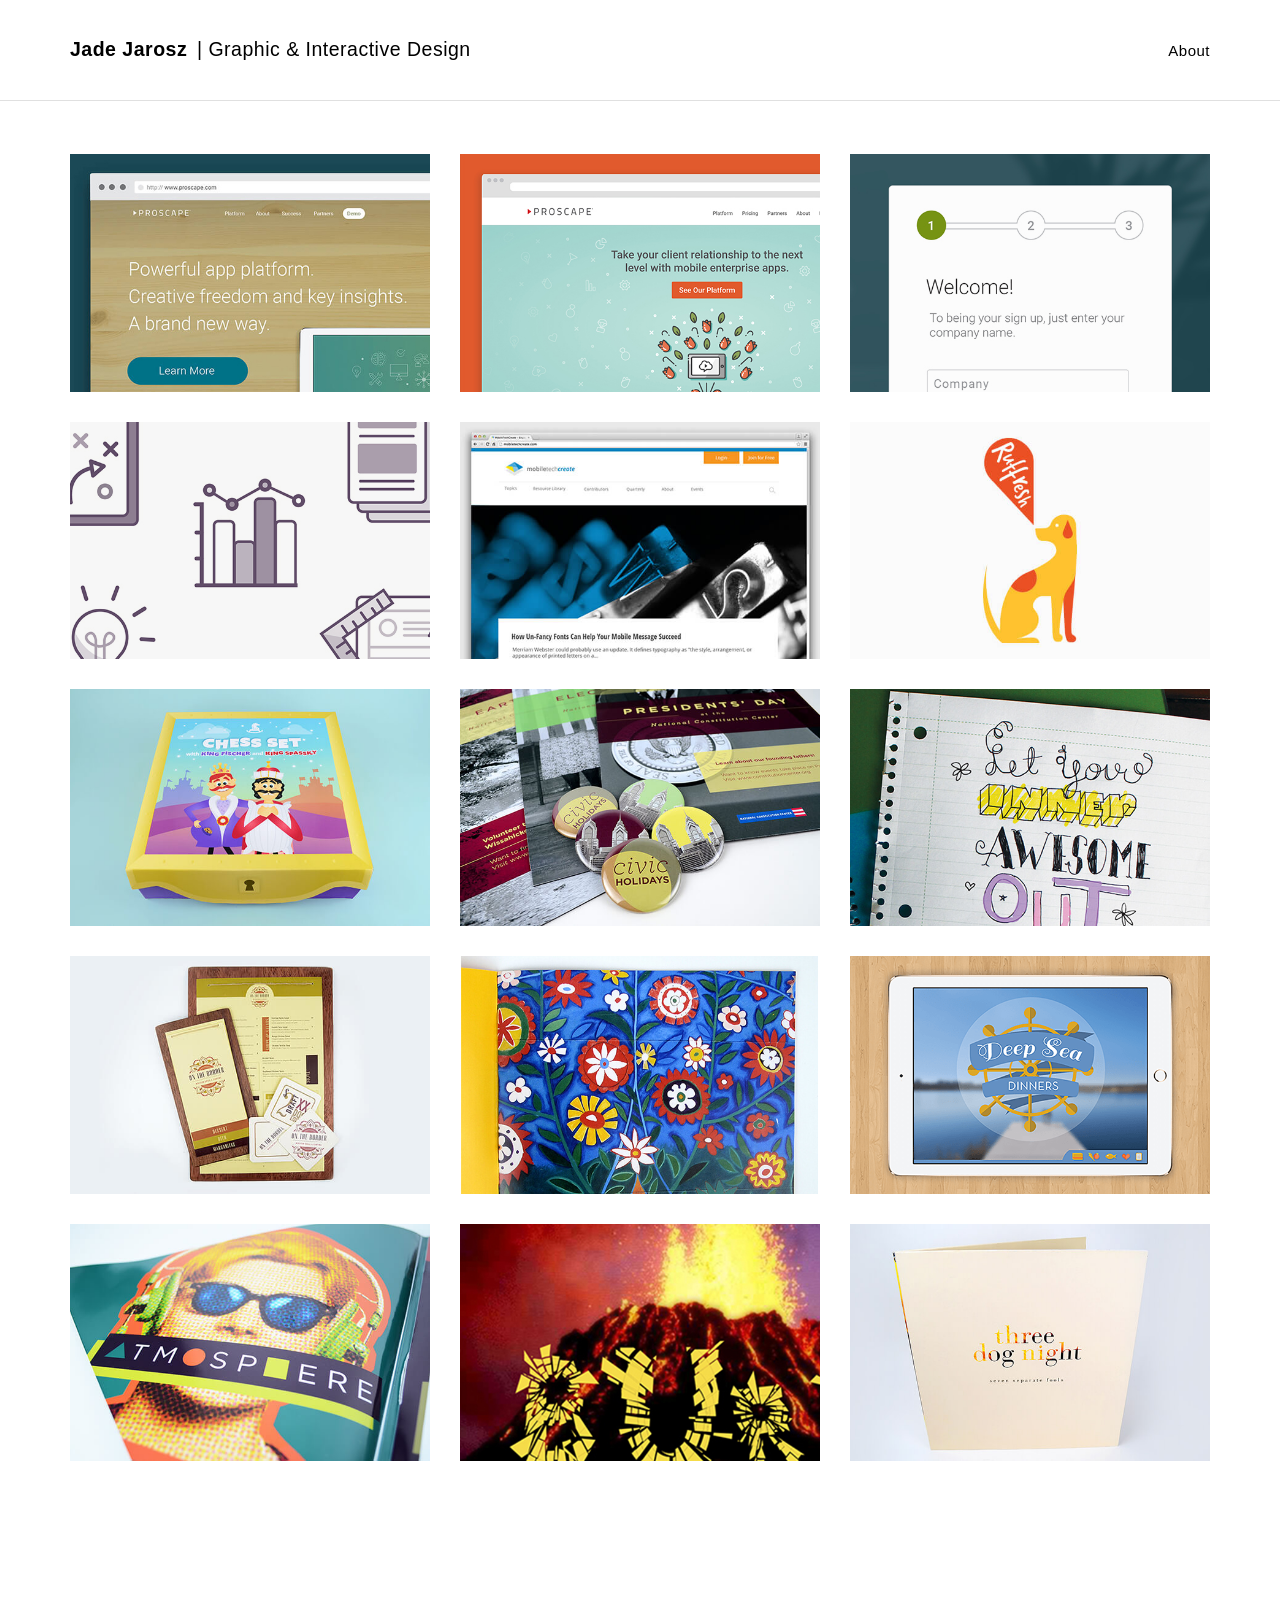
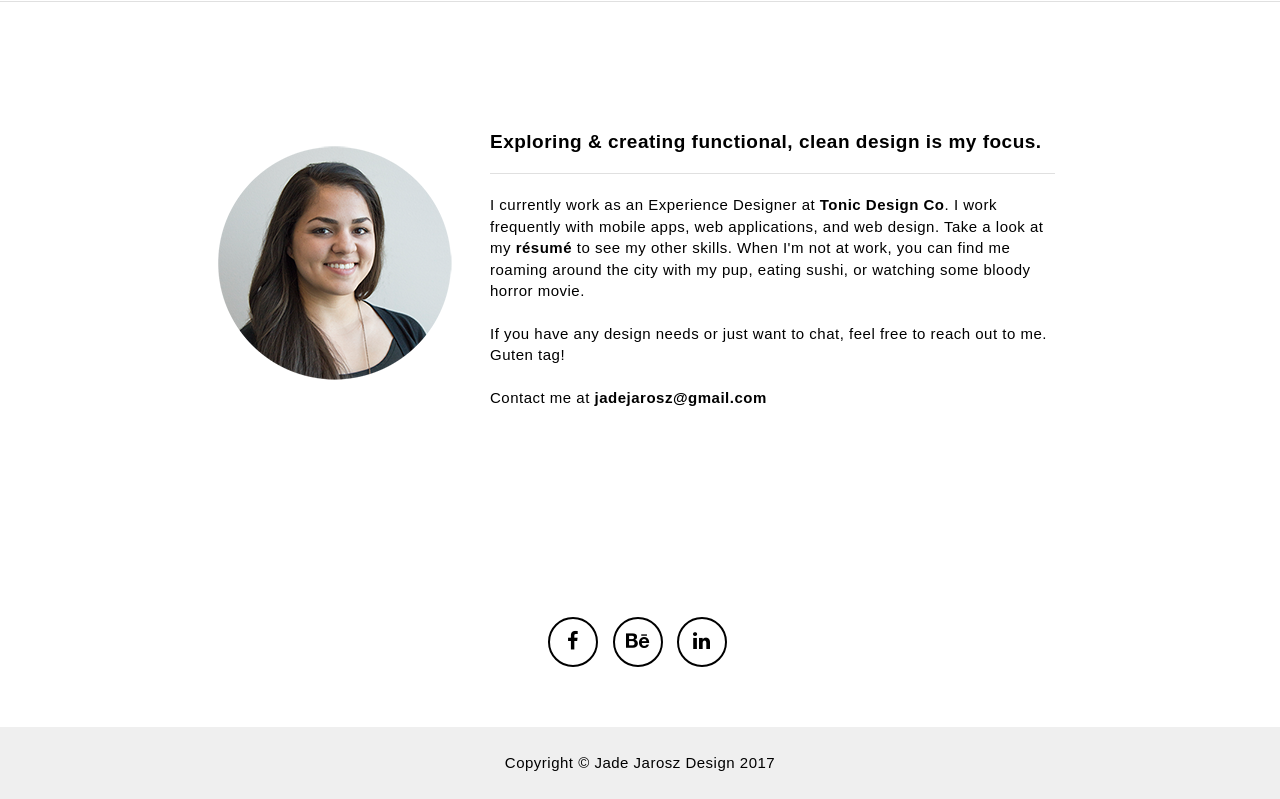
==== index.html @ 55f911a3 "updating header and about me" ====
<!DOCTYPE html>
<html lang="en">

<head>

    <meta charset="utf-8">
    <meta http-equiv="X-UA-Compatible" content="IE=edge">
    <meta name="viewport" content="width=device-width, initial-scale=1">
    <meta name="description" content="">
    <meta name="author" content="">

    <title>Jade Jarosz Design</title>

    <!-- Bootstrap Core CSS - Uses Bootswatch Flatly Theme: http://bootswatch.com/flatly/ -->
    
    <link href="css/bootstrap.min.css" rel="stylesheet">

    <!-- Custom CSS -->
    <link href="css/freelancer.css" rel="stylesheet">

    <!-- Custom Fonts -->
    <link rel="shortcut icon" href="favicon.ico" type="image/x-icon">
<link rel="icon" href="favicon.ico" type="image/x-icon">
    <link href="font-awesome/css/font-awesome.min.css" rel="stylesheet" type="text/css">
    <link href="http://fonts.googleapis.com/css?family=Montserrat:400,700" rel="stylesheet" type="text/css">
    <link href="http://fonts.googleapis.com/css?family=Lato:400,700,400italic,700italic" rel="stylesheet" type="text/css">
    <link href="https://afeld.github.io/emoji-css/emoji.css" rel="stylesheet">
    <script src="https://use.typekit.net/epc1gmo.js"></script>
    <script>try{Typekit.load({ async: true });}catch(e){}</script>

    <!-- HTML5 Shim and Respond.js IE8 support of HTML5 elements and media queries -->
    <!-- WARNING: Respond.js doesn't work if you view the page via file:// -->
    <!--[if lt IE 9]>
        <script src="https://oss.maxcdn.com/libs/html5shiv/3.7.0/html5shiv.js"></script>
        <script src="https://oss.maxcdn.com/libs/respond.js/1.4.2/respond.min.js"></script>
    <![endif]-->

</head>

<body id="page-top" class="index">

   





    <!-- Navigation -->
    <nav class="navbar navbar-default navbar-fixed-top">
        <div class="container">
            <!-- Brand and toggle get grouped for better mobile display -->
            <div class="navbar-header page-scroll">
                <button type="button" class="navbar-toggle" data-toggle="collapse" data-target="#bs-example-navbar-collapse-1">
                    <span class="sr-only">Toggle navigation</span>
                    <span class="icon-bar"></span>
                    <span class="icon-bar"></span>
                    <span class="icon-bar"></span>
                </button>
                <a class="navbar-brand" href="#page-top">Jade Jarosz <mark class="grey">| Graphic & Interactive Design</mark></a>
            </div>

            <!-- Collect the nav links, forms, and other content for toggling -->
            <div class="collapse navbar-collapse" id="bs-example-navbar-collapse-1">
                <ul class="nav navbar-nav navbar-right">
                    <li class="hidden">
                        <a href="#page-top"></a>
                    </li>
                   
                   
                    <li class="page-scroll">
                        <a href="#contact">About</a>
                    </li>
                </ul>
            </div>
            <!-- /.navbar-collapse -->
        </div>
        <!-- /.container-fluid -->
    </nav>

    <!-- Header -->
    <header>
     


    </header>
    <!-- Portfolio Grid Section -->
    <br><br>
    <section id="portfolio">
        <div class="container">
          <br>
            <div class="row">
                <div class="col-sm-4 portfolio-item">
                    <a href="#portfolioModal1" class="portfolio-link" data-toggle="modal">
                        <div class="caption">
                            <div class="caption-content">
                                <h4>Web Design:</h4><h5>Proscape 2015</h5>
                            </div>
                        </div>
                        <img src="img/portfolio/TILE-J-proscape-web.jpg" class="img-responsive" alt="">
                    </a>
                </div>
                   <div class="col-sm-4 portfolio-item">
                    <a href="#portfolioModal16" class="portfolio-link" data-toggle="modal">
                        <div class="caption">
                            <div class="caption-content">
                                <h4>Web Design:</h4><h5>Proscape 2016</h5>
                            </div>
                        </div>
                        <img src="img/portfolio/TILE-Q-proscape-web.jpg" class="img-responsive" alt="">
                    </a>
                </div>
                <div class="col-sm-4 portfolio-item">
                    <a href="#portfolioModal15" class="portfolio-link" data-toggle="modal">
                        <div class="caption">
                            <div class="caption-content">
                                <h4>User Experience:</h4><h5>The Marketing App Cloud - Hub</h5>
                            </div>
                        </div>
                        <img src="img/portfolio/TILE-P-hub.jpg" class="img-responsive" alt="">
                    </a>
                </div>
                
                <div class="col-sm-4 portfolio-item">
                    <a href="#portfolioModal13" class="portfolio-link" data-toggle="modal">
                        <div class="caption">
                            <div class="caption-content">
                                <h4>Illustration:</h4><h5>Icon Sets</h5>
                            </div>
                        </div>
                        <img src="img/portfolio/TILE-N-icons.jpg" class="img-responsive" alt="">
                    </a>
                </div>
                <div class="col-sm-4 portfolio-item">
                    <a href="#portfolioModal11" class="portfolio-link" data-toggle="modal">
                        <div class="caption">
                            <div class="caption-content">
                                <h4>Web Design:</h4><h5>MobileTechCreate</h5>
                            </div>
                        </div>
                        <img src="img/portfolio/TILE-L-mtc-web.jpg" class="img-responsive" alt="">
                    </a>
                </div>
                <div class="col-sm-4 portfolio-item">
                    <a href="#portfolioModal10" class="portfolio-link" data-toggle="modal">
                        <div class="caption">
                            <div class="caption-content">
                                <h4>Package Design:</h4><h5>Ruffresh</h5>
                            </div>
                        </div>
                        <img src="img/portfolio/TILE-K-ruffresh.jpg" class="img-responsive" alt="">
                    </a>
                </div>
                <div class="col-sm-4 portfolio-item">
                    <a href="#portfolioModal8" class="portfolio-link" data-toggle="modal">
                        <div class="caption">
                            <div class="caption-content">
                                <h4>Package Design:</h4><h5>Chess At Three</h5>
                            </div>
                        </div>
                        <img src="img/portfolio/TILE-I-chess-box.jpg" class="img-responsive" alt="">
                    </a>
                </div>
                <div class="col-sm-4 portfolio-item">
                    <a href="#portfolioModal4" class="portfolio-link" data-toggle="modal">
                        <div class="caption">
                            <div class="caption-content">
                                <h4>Brand Identity:</h4><h5>National Consitution Center</h5>
                            </div>
                        </div>
                        <img src="img/portfolio/TILE-D-DSC_2629.JPG" class="img-responsive" alt="">
                    </a>
                </div>
                <div class="col-sm-4 portfolio-item">
                    <a href="#portfolioModal12" class="portfolio-link" data-toggle="modal">
                        <div class="caption">
                            <div class="caption-content">
                                <h4>Poster Design:</h4><h5>Girls Rock Philly</h5>
                            </div>
                        </div>
                        <img src="img/portfolio/TILE-M-grp.jpg" class="img-responsive" alt="">
                    </a>
                </div>
                
                
                <div class="col-sm-4 portfolio-item">
                    <a href="#portfolioModal5" class="portfolio-link" data-toggle="modal">
                        <div class="caption">
                            <div class="caption-content">
                                <h4>Restaurant Identity:</h4><h5>On the Border</h5>
                            </div>
                        </div>
                        <img src="img/portfolio/TILE-E-DSC_3139.jpg" class="img-responsive" alt="">
                    </a>
                </div>
                <div class="col-sm-4 portfolio-item">
                    <a href="#portfolioModal6" class="portfolio-link" data-toggle="modal">
                        <div class="caption">
                            <div class="caption-content">
                                <h4>Artist's Catalogue:</h4><h5>Lily Yeh</h5>
                            </div>
                        </div>
                        <img src="img/portfolio/TILE-F-cover.jpg" class="img-responsive" alt="">
                    </a>
                </div>
                <div class="col-sm-4 portfolio-item">
                    <a href="#portfolioModal7" class="portfolio-link" data-toggle="modal">
                        <div class="caption">
                            <div class="caption-content"><h4>App Design:</h4><h5>Deep Sea Dinners</h5>
                            </div>
                        </div>
                        <img src="img/portfolio/TILE-H-Screen1.png" class="img-responsive" alt="">
                    </a>
                </div>
                
                 <div class="col-sm-4 portfolio-item">
                    <a href="#portfolioModal9" class="portfolio-link" data-toggle="modal">
                        <div class="caption">
                            <div class="caption-content">
                                <h4>Brand Identity:</h4><h5>Atmosphere</h5>
                            </div>
                        </div>
                        <img src="img/portfolio/TILE-A-enclosure_detail2.jpg" class="img-responsive" alt="">
                    </a>
                </div>
                
                 
                  <div class="col-sm-4 portfolio-item">
                    <a href="#portfolioModal14" class="portfolio-link" data-toggle="modal">
                        <div class="caption">
                            <div class="caption-content">
                                <h4>Type Exploration:</h4><h5>"Burst" Font</h5>
                            </div>
                        </div>
                        <img src="img/portfolio/TILE-O-burst.jpg" class="img-responsive" alt="">
                    </a>
                </div>
                <div class="col-sm-4 portfolio-item">
                    <a href="#portfolioModal3" class="portfolio-link" data-toggle="modal">
                        <div class="caption">
                            <div class="caption-content">
                                <h4>LP Design:</h4><h5>Three Dog Night</h5>
                            </div>
                        </div>
                        <img src="img/portfolio/TILE-C-front.jpg" class="img-responsive" alt="">
                    </a>
                </div>
            </div>
        </div>
    </section>

   <hr>

    <!-- Contact Section -->
    <section id="contact">
    <center><div class="about-box">
    <div class="about-image"><img src="img/jade.png" class="img-responsive"></div><div class="about-text"><span><h4>Exploring & creating functional, clean design is my focus.</h4><hr>I currently work as an Experience Designer at <a style="font-weight: 700;" target="_blank" href="http://www.tonicdesign.com"><font color="black">Tonic Design Co</font></a>. I work frequently with mobile apps, web applications, and web design. Take a look at my <a style="font-weight: 700;" href="JadeJarosz-Resume.pdf"><font color="black">résumé</font></a> to see my other skills. When I'm not at work, you can find me roaming around the city with my pup, eating sushi, or watching some bloody horror movie.<br><br>If you have any design needs or just want to chat, feel free to reach out to me. Guten tag!<br><br>
    Contact me at <b>jadejarosz@gmail.com</b>
    
       </section>

    <!-- Footer -->
    <footer class="text-center">
        <div class="footer-above">
            <div class="container">
                <div class="row">
                    <div class="footer-col col-md-4">
                    </div>
                    <div class="footer-col col-md-4">
                        <ul class="list-inline">
                            <li>
                                <a href="https://www.facebook.com/youcanshutup" class="btn-social btn-outline"><i class="fa fa-fw fa-facebook"></i></a>
                            </li>
                            <li>
                                <a href="https://www.behance.net/jadejarosz" class="btn-social btn-outline"><i class="fa fa-fw fa-behance"></i></a>
                            </li>
                             <li>
                                <a href="https://www.linkedin.com/profile/view?id=AAIAABKvmbsBAb9I4nX9UohOMBRTEFKRpDC_3-s&trk=nav_responsive_tab_profile" class="btn-social btn-outline"><i class="fa fa-fw fa-linkedin"></i></a>
                            </li>
                           
                        </ul>
                    </div>
                    <div class="footer-col col-md-4">
                      
                    </div>
                </div>
            </div>
        </div>
        <div class="footer-below">
            <div class="container">
                <div class="row">
                    <div class="col-lg-12">
                        Copyright &copy; Jade Jarosz Design 2017
                    </div>
                </div>
            </div>
        </div>
    </footer>

    <!-- Scroll to Top Button (Only visible on small and extra-small screen sizes) -->
    <div class="scroll-top page-scroll visible-xs visible-sm">
        <a class="btn btn-primary" href="#page-top">
            <i class="fa fa-chevron-up"></i>
        </a>
    </div>

    <!-- Portfolio Modals -->
    <div class="portfolio-modal modal fade" id="portfolioModal9" tabindex="-1" role="dialog" aria-hidden="true">
        <div class="modal-content">
            <div class="close-modal" data-dismiss="modal">
                <div class="lr">
                    <div class="rl">
                    </div>
                </div>
            </div>
            <div class="container">
                <div class="row">
                    <div class="col-lg-8 col-lg-offset-2">
                        <div class="modal-body">
                        <center><div class="description-box"><div class="description"><center><h4>Atmosphere</h4></center><hr>Atmosphere is a company that allows customers to customize headphones to fit their style. The logo represents customization with the use of different shapes and colors while the name, Atmosphere, refers to the music quality of the headphones. Along with the logo, I created the branding for stationary, an app, and a website.</div></div></center>
                            <img src="img/portfolio/A-logo1.png" class="img-responsive img-centered" alt=""><img src="img/portfolio/A-logo2.png" class="img-responsive img-centered" alt=""><img src="img/portfolio/A-stationary.JPG" class="img-responsive img-centered" alt=""><img src="img/portfolio/A-enclosure_front.JPG" class="img-responsive img-centered" alt=""><img src="img/portfolio/A-enclosure_back.JPG" class="img-responsive img-centered" alt=""><img src="img/portfolio/A-enclosure_open.JPG" class="img-responsive img-centered" alt=""><img src="img/portfolio/A-enclosure_detail2.JPG" class="img-responsive img-centered" alt=""><img src="img/portfolio/A-website.jpg" class="img-responsive img-centered" alt="">

                            <br>
                            <center><button type="button" class="btn btn-default" data-dismiss="modal"><i class="fa fa-times"></i> Close</button></center>
                        </div>
                    </div>
                </div>
            </div>
        </div>
    </div>
    <div class="portfolio-modal modal fade" id="portfolioModal2" tabindex="-1" role="dialog" aria-hidden="true">
        <div class="modal-content">
            <div class="close-modal" data-dismiss="modal">
                <div class="lr">
                    <div class="rl">
                    </div>
                </div>
            </div>
            <div class="container">
                <div class="row">
                    <div class="col-lg-8 col-lg-offset-2">
                        <div class="modal-body">
                        <center><div class="description-box"><div class="description"><center><h4>Brow Know How</h4></center><hr>Brow Know How is a self-promotion piece that pokes a little fun at myself. It is a packaged sticker set of bracket shaped uni-brows that you can use on photographs or place any where you'd like. On the back of the package it tells a little bit about myself and tells how you can contact me. This is a fun way to introduce myself and is guaranteed to get a laugh out of anyone!</div></div></center>
                            <img src="img/portfolio/B-DSC_2676.JPG" class="img-responsive img-centered" alt=""><img src="img/portfolio/B-DSC_2687.JPG" class="img-responsive img-centered" alt=""><img src="img/portfolio/B-DSC_2694.JPG" class="img-responsive img-centered" alt="">
                            <center><button type="button" class="btn btn-default" data-dismiss="modal"><i class="fa fa-times"></i> Close</button></center>
                        </div>
                    </div>
                </div>
            </div>
        </div>
    </div>
    <div class="portfolio-modal modal fade" id="portfolioModal3" tabindex="-1" role="dialog" aria-hidden="true">
        <div class="modal-content">
            <div class="close-modal" data-dismiss="modal">
                <div class="lr">
                    <div class="rl">
                    </div>
                </div>
            </div>
            <div class="container">
                <div class="row">
                    <div class="col-lg-8 col-lg-offset-2">
                        <div class="modal-body">
                        <center><div class="description-box"><div class="description"><center><h4>Three Dog Night LP</h4></center><hr>This is a redisgned LP for the albmun Seven Separate Fools by Three Dog Night.They are a band from the 70’s and their songs consist of nature, love, and freedom. I wanted to give a feeling of calmness and nature, but also give a modern look. The letters have the texture of a sunflower within and the tan background lets the colors pop from the flower. </div></div></center><br><br>
                          <img src="img/portfolio/C-front.JPG" class="img-responsive img-centered" alt=""><img src="img/portfolio/C-detail_front.JPG" class="img-responsive img-centered" alt=""><img src="img/portfolio/C-back.JPG" class="img-responsive img-centered" alt=""><img src="img/portfolio/C-spine.JPG" class="img-responsive img-centered" alt=""><img src="img/portfolio/C-opened.JPG" class="img-responsive img-centered" alt=""><img src="img/portfolio/C-record.JPG" class="img-responsive img-centered" alt="">
                          <br>
                            <center><button type="button" class="btn btn-default" data-dismiss="modal"><i class="fa fa-times"></i> Close</button></center>
                        </div>
                    </div>
                </div>
            </div>
        </div>
    </div>
    <div class="portfolio-modal modal fade" id="portfolioModal4" tabindex="-1" role="dialog" aria-hidden="true">
        <div class="modal-content">
            <div class="close-modal" data-dismiss="modal">
                <div class="lr">
                    <div class="rl">
                    </div>
                </div>
            </div>
            <div class="container">
                <div class="row">
                    <div class="col-lg-8 col-lg-offset-2">
                        <div class="modal-body">
                            <center><div class="description-box"><div class="description"><center><h4>National Constitution Center</h4></center><hr>The National Constitution Center needed help shedding light onto civic holidays and also bring in those customers who just aren’t visiting the center. The approach I took was to pull out the Philadelphia aspects of this center to attract locals. Using familiar imagery and sayings, I tried to catch locals’ attention. The posters represent three different civic holidays and include call to actions, the app allows you to read into what civic holidays actually are and how you can get involved, and the booklet includes information for locals about events nearby and the activities at the NCC.</div></div></center><br><br>
                          <img src="img/portfolio/D-logo.jpg" class="img-responsive img-centered" alt=""><img src="img/portfolio/D-DSC_2622.JPG" class="img-responsive img-centered" alt=""><img src="img/portfolio/D-nccapp.jpg" class="img-responsive img-centered" alt=""><img src="img/portfolio/D-NCCipadApp.jpg" class="img-responsive img-centered" alt=""><img src="img/portfolio/D-nccenvironmentposter.jpg" class="img-responsive img-centered" alt=""><img src="img/portfolio/D-posters.jpg" class="img-responsive img-centered" alt=""><img src="img/portfolio/D-DSC_2566.JPG" class="img-responsive img-centered" alt=""><img src="img/portfolio/D-DSC_2578.JPG" class="img-responsive img-centered" alt=""><img src="img/portfolio/D-DSC_2590.JPG" class="img-responsive img-centered" alt=""><img src="img/portfolio/D-DSC_2606.JPG" class="img-responsive img-centered" alt=""><img src="img/portfolio/D-DSC_2609.JPG" class="img-responsive img-centered" alt="">
                          <br>
                            <center><button type="button" class="btn btn-default" data-dismiss="modal"><i class="fa fa-times"></i> Close</button></center>
                        </div>
                    </div>
                </div>
            </div>
        </div>
    </div>
    <div class="portfolio-modal modal fade" id="portfolioModal5" tabindex="-1" role="dialog" aria-hidden="true">
        <div class="modal-content">
            <div class="close-modal" data-dismiss="modal">
                <div class="lr">
                    <div class="rl">
                    </div>
                </div>
            </div>
            <div class="container">
                <div class="row">
                    <div class="col-lg-8 col-lg-offset-2">
                        <div class="modal-body">
                            <center><div class="description-box"><div class="description"><center><h4>On the Border</h4></center><hr>On the Border is a chain Mexican Restaurant that I created branding for. I included a fun paisley pattern in the logo to represent the traditional patterns used in Mexico, and I used natural materials to embrace the traditional Mexican culture.</div></div></center><br><br>
                          <img src="img/portfolio/E-DSC_3139.JPG" class="img-responsive img-centered" alt=""><img src="img/portfolio/E-DSC_3080.JPG" class="img-responsive img-centered" alt=""><img src="img/portfolio/E-DSC_3084.JPG" class="img-responsive img-centered" alt=""><img src="img/portfolio/E-DSC_3111.JPG" class="img-responsive img-centered" alt=""><img src="img/portfolio/E-DSC_3112.JPG" class="img-responsive img-centered" alt="">
                          <br>
                            <center><button type="button" class="btn btn-default" data-dismiss="modal"><i class="fa fa-times"></i> Close</button></center>
                        </div>
                    </div>
                </div>
            </div>
        </div>
    </div>
    <div class="portfolio-modal modal fade" id="portfolioModal6" tabindex="-1" role="dialog" aria-hidden="true">
        <div class="modal-content">
            <div class="close-modal" data-dismiss="modal">
                <div class="lr">
                    <div class="rl">
                    </div>
                </div>
            </div>
            <div class="container">
                <div class="row">
                    <div class="col-lg-8 col-lg-offset-2">
                        <div class="modal-body">
                            <center><div class="description-box"><div class="description"><center><h4>Lily Yeh Artist Catalogue</h4></center><hr>Lily Yeh is an artist who creates beautiful mosaic murals. She started a non-profit organization with the mission to build a community through art. She involves children in her mural making and shows them how satisfying and fun it is to make art. She is a very humble and kind woman with a loud and creative imagination, this led me to create a colorful book with Lily's artwork shown full bleed. I created a mark for the front cover which is supposed to resemble a flower from one of her murals.</div></div></center><br><br>
                          <img src="img/portfolio/F-DSC_3145.JPG" class="img-responsive img-centered" alt=""><img src="img/portfolio/F-DSC_3151.JPG" class="img-responsive img-centered" alt=""><img src="img/portfolio/F-DSC_3156.JPG" class="img-responsive img-centered" alt=""><img src="img/portfolio/F-DSC_3165.JPG" class="img-responsive img-centered" alt=""><img src="img/portfolio/F-DSC_3187.JPG" class="img-responsive img-centered" alt=""><img src="img/portfolio/F-DSC_3188.JPG" class="img-responsive img-centered" alt=""><img src="img/portfolio/F-DSC_3174.JPG" class="img-responsive img-centered" alt=""><img src="img/portfolio/F-DSC_3183.JPG" class="img-responsive img-centered" alt="">
                          <br>
                            <center><button type="button" class="btn btn-default" data-dismiss="modal"><i class="fa fa-times"></i> Close</button></center>
                        </div>
                    </div>
                </div>
            </div>
        </div>
    </div>
    <div class="portfolio-modal modal fade" id="portfolioModal7" tabindex="-1" role="dialog" aria-hidden="true">
        <div class="modal-content">
            <div class="close-modal" data-dismiss="modal">
                <div class="lr">
                    <div class="rl">
                    </div>
                </div>
            </div>
            <div class="container">
                <div class="row">
                    <div class="col-lg-8 col-lg-offset-2">
                        <div class="modal-body">
                            <center><div class="description-box"><div class="description"><center><h4>Deep Sea Dinners</h4></center><hr>This is a marketing app created for a company named Deep Sea Dinners that sells microwavable, pescatarian meals. Throughout this app I used fun illustrations of sea creatures with a clean and modern UI design. The app includes information about the pescatarian diet, what kind of meals they sell, and a survey.</div></div></center><br><br>
                          <img src="img/portfolio/H-Screen1.png" class="img-responsive img-centered" alt=""><img src="img/portfolio/H-Screen2.png" class="img-responsive img-centered" alt=""><img src="img/portfolio/H-Screen3.png" class="img-responsive img-centered" alt=""><img src="img/portfolio/H-Screen4.png" class="img-responsive img-centered" alt=""><img src="img/portfolio/H-Screen5.png" class="img-responsive img-centered" alt=""><img src="img/portfolio/H-Screen6.png" class="img-responsive img-centered" alt="">
                          <br>
                            <center><button type="button" class="btn btn-default" data-dismiss="modal"><i class="fa fa-times"></i> Close</button></center>
                        </div>
                    </div>
                </div>
            </div>
        </div>
    </div>
    <div class="portfolio-modal modal fade" id="portfolioModal8" tabindex="-1" role="dialog" aria-hidden="true">
        <div class="modal-content">
            <div class="close-modal" data-dismiss="modal">
                <div class="lr">
                    <div class="rl">
                    </div>
                </div>
            </div>
            <div class="container">
                <div class="row">
                    <div class="col-lg-8 col-lg-offset-2">
                        <div class="modal-body">
                            <center><div class="description-box"><div class="description"><center><h4>Chess at Three</h4></center><hr>Chess at 3 is a company that teaches children from 3 years old and up how to play chess. They use fun stories and characters to help children understand the concept of chess. It is proven that when a child learns chess at an early age, it makes them better at problem solving, visual memory, better attention span, and several other improvements. Chess at 3 wanted to create a game set that they can give to children to learn at home that looks really fun and exciting. It includes a storybook, chess pieces, skins for the chess pieces, and a chess game board.</div></div></center><br><br>
                          <img src="img/portfolio/I-moneyshot.jpg" class="img-responsive img-centered" alt=""><img src="img/portfolio/I-box.jpg" class="img-responsive img-centered" alt=""><img src="img/portfolio/I-inside.jpg" class="img-responsive img-centered" alt="">
                          <br>
                            <center><button type="button" class="btn btn-default" data-dismiss="modal"><i class="fa fa-times"></i> Close</button></center>
                        </div>
                    </div>
                </div>
            </div>
        </div>
    </div>
    <div class="portfolio-modal modal fade" id="portfolioModal1" tabindex="-1" role="dialog" aria-hidden="true">
        <div class="modal-content">
            <div class="close-modal" data-dismiss="modal">
                <div class="lr">
                    <div class="rl">
                    </div>
                </div>
            </div>
            <div class="container">
                <div class="row">
                    <div class="col-lg-8 col-lg-offset-2">
                        <div class="modal-body">
                            <center><div class="description-box"><div class="description"><center><h4>Proscape Website</h4></center><hr>This is a website redesign for the company Proscape, who provides an app making platform. I used a much more simplistic and modern approach, leaving the information and imagery to be the center of attention.</div></div></center><br><br>
                          <img src="img/portfolio/J-website-homepage.jpg" class="img-responsive img-centered" alt="">
                          <img src="img/portfolio/J-website-studio.png" class="img-responsive img-centered" alt="">
                          <img src="img/portfolio/J-website-demo.jpg" class="img-responsive img-centered" alt="">
                            <center><button type="button" class="btn btn-default" data-dismiss="modal"><i class="fa fa-times"></i> Close</button></center>
                        </div>
                    </div>
                </div>
            </div>
        </div>
    </div>
    <div class="portfolio-modal modal fade" id="portfolioModal10" tabindex="-1" role="dialog" aria-hidden="true">
        <div class="modal-content">
            <div class="close-modal" data-dismiss="modal">
                <div class="lr">
                    <div class="rl">
                    </div>
                </div>
            </div>
            <div class="container">
                <div class="row">
                    <div class="col-lg-8 col-lg-offset-2">
                        <div class="modal-body">
                            <center><div class="description-box"><div class="description"><center><h4>Ruffresh</h4></center><hr>Ruffresh is a hygiene company for dogs. They sell deodorizing spray in different scents for when your dog needs some "ruffreshing"! I created a fun illustration of a dog to create a playful and fun feeling that may remind dog owners of their pup.</div></div></center><br><br>
                          <img src="img/portfolio/K-logo.png" class="img-responsive img-centered" alt=""><img src="img/portfolio/K-frontview-Ruffresh.jpg" class="img-responsive img-centered" alt=""><img src="img/portfolio/K-backview-Ruffresh.jpg" class="img-responsive img-centered" alt=""><img src="img/portfolio/K-cropin-Ruffresh.jpg" class="img-responsive img-centered" alt="">
                          <br>
                            <center><button type="button" class="btn btn-default" data-dismiss="modal"><i class="fa fa-times"></i> Close</button></center>
                        </div>
                    </div>
                </div>
            </div>
        </div>
    </div>
    <div class="portfolio-modal modal fade" id="portfolioModal11" tabindex="-1" role="dialog" aria-hidden="true">
        <div class="modal-content">
            <div class="close-modal" data-dismiss="modal">
                <div class="lr">
                    <div class="rl">
                    </div>
                </div>
            </div>
            <div class="container">
                <div class="row">
                    <div class="col-lg-8 col-lg-offset-2">
                        <div class="modal-body">
                            <center><div class="description-box"><div class="description"><center><h4>MobileTechCreate</h4></center><hr>MobileTechCreate is an online publication that contains several articles. By using geometric shapes and a pop of some fun colors, I created a fresh and clean look while keeping the large amounts of information organized.</div></div></center><br><br>
                          <img src="img/portfolio/L-logos.png" class="img-responsive img-centered" alt=""><img src="img/portfolio/L-Page1.png" class="img-responsive img-centered" alt=""><img src="img/portfolio/L-Page2.png" class="img-responsive img-centered" alt=""><img src="img/portfolio/L-Page3.png" class="img-responsive img-centered" alt=""><img src="img/portfolio/L-Page4.png" class="img-responsive img-centered" alt=""><img src="img/portfolio/L-Page5.png" class="img-responsive img-centered" alt="">
                          <br>
                            <center><button type="button" class="btn btn-default" data-dismiss="modal"><i class="fa fa-times"></i> Close</button></center>
                        </div>
                    </div>
                </div>
            </div>
        </div>
    </div>
 <div class="portfolio-modal modal fade" id="portfolioModal12" tabindex="-1" role="dialog" aria-hidden="true">
        <div class="modal-content">
            <div class="close-modal" data-dismiss="modal">
                <div class="lr">
                    <div class="rl">
                    </div>
                </div>
            </div>
            <div class="container">
                <div class="row">
                    <div class="col-lg-8 col-lg-offset-2">
                        <div class="modal-body">
                            <center><div class="description-box"><div class="description"><center><h4>Girls Rock Philly</h4></center><hr>Girls Rock Philly’s mission is to empower girls from the Philadelphia area through music education that encourages fearless expression, leadership skills, and creativity. It’s a place where girls who may feel like they don’t fit in can feel totally comfortable and have a blast making music with friends. In my design, I wanted to appeal to the young girls who may be too intimidated to join this organization on their own. I stayed away from the loud, grungy look and steered toward friendly and super fun. All together I created two posters and a t-shirt.</div></div></center><br><br>
                          <img src="img/portfolio/G-poster1.jpg" class="img-responsive img-centered" alt=""><img src="img/portfolio/G-poster2.jpg" class="img-responsive img-centered" alt=""><img src="img/portfolio/G-FrontofShirt.jpg" class="img-responsive img-centered" alt=""><img src="img/portfolio/G-BackofShirt.jpg" class="img-responsive img-centered" alt="">
                          <br>
                            <center><button type="button" class="btn btn-default" data-dismiss="modal"><i class="fa fa-times"></i> Close</button></center>
                        </div>
                    </div>
                </div>
            </div>
        </div>
    </div>
    <div class="portfolio-modal modal fade" id="portfolioModal13" tabindex="-1" role="dialog" aria-hidden="true">
        <div class="modal-content">
            <div class="close-modal" data-dismiss="modal">
                <div class="lr">
                    <div class="rl">
                    </div>
                </div>
            </div>
            <div class="container">
                <div class="row">
                    <div class="col-lg-8 col-lg-offset-2">
                        <div class="modal-body">
                            <center><div class="description-box"><div class="description"><center><h4>Icon Sets</h4></center><hr>While working at Proscape, I have created countless icons for infographics, websites, apps, and more. This is a little compilation of a few sets that I have worked on. Creating icons are one of my favorite things to do, there are so many styles to explore and they are a perfect example of clear, visual communication without the use words. </div></div></center><br><br>
                          <img src="img/portfolio/N-icons-01.png" class="img-responsive img-centered" alt=""><img src="img/portfolio/N-icons-02.png" class="img-responsive img-centered" alt=""><img src="img/portfolio/N-icons-03.png" class="img-responsive img-centered" alt="">
                          <br>
                            <center><button type="button" class="btn btn-default" data-dismiss="modal"><i class="fa fa-times"></i> Close</button></center>
                        </div>
                    </div>
                </div>
            </div>
        </div>
    </div>
    <div class="portfolio-modal modal fade" id="portfolioModal14" tabindex="-1" role="dialog" aria-hidden="true">
        <div class="modal-content">
            <div class="close-modal" data-dismiss="modal">
                <div class="lr">
                    <div class="rl">
                    </div>
                </div>
            </div>
            <div class="container">
                <div class="row">
                    <div class="col-lg-8 col-lg-offset-2">
                        <div class="modal-body">
                            <center><div class="description-box"><div class="description"><center><h4>"Burst" Font</h4></center><hr>This font is inspired entirely by the element Sulfur. After researching this element, I found its explosive reactions and demonic myth assoication interesting. I decided I wanted to show the energy of its explosions within each letter. </div></div></center><br><br>
                          <img src="img/portfolio/O-burst-cover.jpg" class="img-responsive img-centered" alt=""><img src="img/portfolio/O-burst-font.jpg" class="img-responsive img-centered" alt="">
                          <br>
                            <center><button type="button" class="btn btn-default" data-dismiss="modal"><i class="fa fa-times"></i> Close</button></center>
                        </div>
                    </div>
                </div>
            </div>
        </div>
    </div>
    <div class="portfolio-modal modal fade" id="portfolioModal15" tabindex="-1" role="dialog" aria-hidden="true">
        <div class="modal-content">
            <div class="close-modal" data-dismiss="modal">
                <div class="lr">
                    <div class="rl">
                    </div>
                </div>
            </div>
            <div class="container">
                <div class="row">
                    <div class="col-lg-8 col-lg-offset-2">
                        <div class="modal-body">
                            <center><div class="description-box"><div class="description"><center><h4>The Marketing App Cloud - Hub</h4></center><hr>Hub is a program that is integrated with the Marketing App Cloud platform. Hub organizes the users, user roles, projects, and much more for clients who are using the platform to create mobile marketing apps. Below is the Hub dashboard, login, and sign up process that I designed. My main focus was to have clear instruction and ease of use. </div></div></center><br><br>
                          <img src="img/portfolio/P-hub.jpg" class="img-responsive img-centered" alt=""><img src="img/portfolio/P-1-Login.jpg" class="img-responsive img-centered" alt=""><img src="img/portfolio/P-2-Signup.jpg" class="img-responsive img-centered" alt=""><img src="img/portfolio/P-3-error.jpg" class="img-responsive img-centered" alt=""><img src="img/portfolio/P-4-step2.jpg" class="img-responsive img-centered" alt=""><img src="img/portfolio/P-5-filledout.jpg" class="img-responsive img-centered" alt=""><img src="img/portfolio/P-6-confirm.jpg" class="img-responsive img-centered" alt=""><img src="img/portfolio/P-7-setup.jpg" class="img-responsive img-centered" alt="">
                          <br>
                            <center><button type="button" class="btn btn-default" data-dismiss="modal"><i class="fa fa-times"></i> Close</button></center>
                        </div>
                    </div>
                </div>
            </div>
        </div>
    </div>
    <div class="portfolio-modal modal fade" id="portfolioModal16" tabindex="-1" role="dialog" aria-hidden="true">
        <div class="modal-content">
            <div class="close-modal" data-dismiss="modal">
                <div class="lr">
                    <div class="rl">
                    </div>
                </div>
            </div>
            <div class="container">
                <div class="row">
                    <div class="col-lg-8 col-lg-offset-2">
                        <div class="modal-body">
                            <center><div class="description-box"><div class="description"><center><h4>Proscape Website Update</h4></center><hr>After conducting interviews, analyzing data from our website, and several design thinking sessions, the creative team and I decided to refresh the homepage with a new approach. Our focus was to directly answer the big question our potential clients have been confused about, which is "How do we know if we fit with Proscape?"<br><br>Our conclusion was to tell a relatable, fun, and attention-grabbing story. Proscape is here to help agencies better their relationships with clients by offering an app making platform. In other words, we're an agency's perfect little secret.<br><br>Illustrations by the lovely <a style="color:black;" target="_blank"href="http://www.daniellecrodgers.com/">Danielle Rodgers</a>. </div></div></center><br><br>
                          <img src="img/portfolio/J-website-newhome.jpg" class="img-responsive img-centered" alt="">
                          <br>
                            <center><button type="button" class="btn btn-default" data-dismiss="modal"><i class="fa fa-times"></i> Close</button></center>
                        </div>
                    </div>
                </div>
            </div>
        </div>
    </div>
    <!-- jQuery -->
   

    <script src="js/jquery.js"></script>

    <!-- Bootstrap Core JavaScript -->
    <script src="js/bootstrap.min.js"></script>

    <!-- Plugin JavaScript -->
    <script src="http://cdnjs.cloudflare.com/ajax/libs/jquery-easing/1.3/jquery.easing.min.js"></script>
    <script src="js/classie.js"></script>
    <script src="js/cbpAnimatedHeader.js"></script>

    <!-- Contact Form JavaScript -->
    <script src="js/jqBootstrapValidation.js"></script>
    <script src="js/contact_me.js"></script>

    <!-- Custom Theme JavaScript -->
    <script src="js/freelancer.js"></script>

   
  


</body>

</html>
---- css/freelancer.css ----
/*!
 * Start Bootstrap - Freelancer Bootstrap Theme (http://startbootstrap.com)
 * Code licensed under the Apache License v2.0.
 * For details, see http://www.apache.org/licenses/LICENSE-2.0.
 */

body {
    overflow-x: hidden;
    font-family: "tenso",Helvetica, Arial, sans-serif;
    font-weight: 400;
    letter-spacing: .5px;
    }

p {
    font-size: 20px;
}

p.small {
    font-size: 16px;
}

a,
a:hover,
a:focus,
a:active,
a.active {
    outline: 0;
    color: #efefef;
}



p,
h1,
h2,
h3,
h5,
h6 {
    font-family: "tenso",Helvetica, Arial, sans-serif;
    font-weight: 400;
    letter-spacing: .5px;
    color: #000;
}

h4 {
    font-family: "tenso",Helvetica, Arial, sans-serif;
    font-weight: 700;
    letter-spacing: .5px;
}

hr.star-light,
hr.star-primary {
    margin: 25px auto 30px;
    padding: 0;
    max-width: 250px;
    border: 0;
    border-top: solid 5px;
    text-align: center;
}

hr.star-light:after,
hr.star-primary:after {
    content: "\f005";
    display: inline-block;
    position: relative;
    top: -.8em;
    padding: 0 .25em;
    font-family: FontAwesome;
    font-size: 2em;
}

hr.star-light {
    border-color: #fff;
}

hr.star-light:after {
    color: #fff;
    background-color: #18bc9c;
}

hr.star-primary {
    border-color: #2c3e50;
}

hr.star-primary:after {
    color: #2c3e50;
    background-color: #fff;
}

.img-centered {
    margin: 0 auto;
}

mark.grey {
    font-weight: 400;
    font-size: 1em;
    background: none;
}

header {
    text-align: center;
    color: #2b3e4f;
    background: #fff;
}

header .container {
    padding-top: 0px;
    padding-bottom: 0px;
}

header img {
    display: block;
    margin: 0 auto 20px;
}

header .intro-text .name {
    display: block;
    text-transform: uppercase;
    font-family: "tenso",Helvetica, Arial, sans-serif;
    font-size: 1.5em;
    font-weight: 700;
}

header .intro-text .skills {
    font-size: 1em;
    font-weight: 300;
}

@media(min-width:768px) {
    header .container {
        padding-top: 200px;
        padding-bottom: 0px;
    }

    header .intro-text .name {
        font-size: 3.5em;
    }

    header .intro-text .skills {
        font-size: 1.5em;
    }

}

@media(min-width:768px) {
    .navbar-fixed-top {
        padding: 20px 0;
        -webkit-transition: padding .3s;
        -moz-transition: padding .3s;
        transition: padding .3s;
    }

    .navbar-fixed-top .navbar-brand {
        font-size: 1.3em;
        font-weight: 700;
        -webkit-transition: all .3s;
        -moz-transition: all .3s;
        transition: all .3s;
        
    }

    .navbar-fixed-top.navbar-shrink {
        padding: 7px 0;
        
    }

    .navbar-fixed-top.navbar-shrink .navbar-brand {
        font-size: 1.3em;
        border-radius: 5px;
    }
}

.navbar {
    font-family: "tenso",Helvetica, Arial, sans-serif;
    font-weight: 400;
}

.navbar a:focus {
    outline: 0;
}

.navbar .navbar-nav {
    letter-spacing: .5px;
}

.navbar .navbar-nav li a:focus {
    outline: 0;

}

.navbar-default,
.navbar-inverse {
    border-bottom: 1px solid #e0e0e0;
    
}

section {
    padding: 90px 0;
}

section h2 {
    margin: 0;
    font-size: 3em;
}

section.success {
    color: #fff;
    background: #18bc9c;
}

section.success a,
section.success a:hover,
section.success a:focus,
section.success a:active,
section.success a.active {
    outline: 0;
    color: #2c3e50;
}

@media(max-width:767px) {
    section {
        padding: 75px 0;
    }

    section.first {
        padding-top: 75px;
    }
}

#portfolio .portfolio-item {
    right: 0;
    margin: 0 0 15px;
    border-radius: 5px;
}

#portfolio .portfolio-item .portfolio-link {
    display: block;
    position: relative;
    margin: 0 auto;
    max-width: 400px;
    border-radius: 5px;
}

#portfolio .portfolio-item .portfolio-link .caption {
    position: absolute;
    width: 100%;
    height: 100%;
    opacity: 0;
    background: rgba(255,255,255,.8);
    -webkit-transition: all ease .5s;
    -moz-transition: all ease .5s;
    transition: all ease .5s;

}

#portfolio .portfolio-item .portfolio-link .caption:hover {
    opacity: 1;
}

#portfolio .portfolio-item .portfolio-link .caption .caption-content {
    position: absolute;
    top: 50%;
    width: 100%;
    height: 20px;
    margin-top: -12px;
    text-align: center;
    font-size: 20px;
    color: #000;
    border-radius: 5px;

}

#portfolio .portfolio-item .portfolio-link .caption .caption-content i {
    margin-top: -12px;
}

#portfolio .portfolio-item .portfolio-link .caption .caption-content h3,
#portfolio .portfolio-item .portfolio-link .caption .caption-content h4 {
    margin: 0;
}

#portfolio * {
    z-index: 2;
}


@media(min-width:767px) {
    #portfolio .portfolio-item {
        margin: 0 0 30px;
    }
}

.btn-outline {
    margin-top: 15px;
    border: solid 2px #000;
    font-size: 20px;
    color: #000;
    background: #fff;
    transition: all .3s ease-in-out;
    border-radius: 5px;
    font-family: "tenso",Helvetica, Arial, sans-serif
}

.btn-outline:hover,
.btn-outline:focus,
.btn-outline:active,
.btn-outline.active {
    border: solid 2px #000;
    color: #000;
    background: #efefef;
}

.floating-label-form-group {
    position: relative;
    margin-bottom: 0;
    padding-bottom: .5em;
    border-bottom: 1px solid #eee;
}

.floating-label-form-group input,
.floating-label-form-group textarea {
    z-index: 1;
    position: relative;
    padding-right: 0;
    padding-left: 0;
    border: 0;
    border-radius: 0;
    font-size: 1.5em;
    background: 0 0;
    box-shadow: none!important;
    resize: none;
}

.floating-label-form-group label {
    display: block;
    z-index: 0;
    position: relative;
    top: 2em;
    margin: 0;
    font-size: .85em;
    line-height: 1.764705882em;
    vertical-align: middle;
    vertical-align: baseline;
    opacity: 0;
    -webkit-transition: top .3s ease,opacity .3s ease;
    -moz-transition: top .3s ease,opacity .3s ease;
    -ms-transition: top .3s ease,opacity .3s ease;
    transition: top .3s ease,opacity .3s ease;
}

.floating-label-form-group::not(:first-child) {
    padding-left: 14px;
    border-left: 1px solid #eee;
}

.floating-label-form-group-with-value label {
    top: 0;
    opacity: 1;
}

.floating-label-form-group-with-focus label {
    color: #18bc9c;
}

form .row:first-child .floating-label-form-group {
    border-top: 1px solid #eee;
}

footer {
    color: #000;
}

footer h3 {
    margin-bottom: 30px;
}

footer .footer-above {
    padding-top: 50px;
}

footer .footer-col {
    margin-bottom: 50px;
}

footer .footer-below {
    padding: 25px 0;
    background-color: #efefef;
}

.btn-social {
    display: inline-block;
    width: 50px;
    height: 50px;
    border: 2px solid #000;
    border-radius: 100%;
    text-align: center;
    font-size: 20px;
    line-height: 45px;
}

.btn:focus,
.btn:active,
.btn.active {
    outline: 0;
}

.scroll-top {
    z-index: 1049;
    position: fixed;
    right: 2%;
    bottom: 2%;
    width: 50px;
    height: 50px;
}

.scroll-top .btn {
    width: 50px;
    height: 50px;
    border-radius: 100%;
    font-size: 20px;
    line-height: 28px;
}

.scroll-top .btn:focus {
    outline: 0;
}

.portfolio-modal .modal-content {
    padding: 100px 0;
    min-height: 100%;
    border: 0;
    border-radius: 0px;
    text-align: left;
    background-clip: border-box;
    -webkit-box-shadow: none;
    box-shadow: none;
}

.portfolio-modal .modal-content h2 {
    margin: 0;
    font-size: 3em;
}

.portfolio-modal .modal-content img {
    margin-bottom: 30px;
}

.portfolio-modal .modal-content .item-details {
    margin: 30px 0;
}

.portfolio-modal .close-modal {
    position: absolute;
    top: 25px;
    right: 25px;
    width: 75px;
    height: 75px;
    background-color: transparent;
    cursor: pointer;
}

.portfolio-modal .close-modal:hover {
    opacity: .3;
}

.portfolio-modal .close-modal .lr {
    z-index: 1051;
    width: 1px;
    height: 40px;
    margin-left: 35px;
    background-color: #2c3e50;
    -webkit-transform: rotate(45deg);
    -ms-transform: rotate(45deg);
    transform: rotate(45deg);
}

.portfolio-modal .close-modal .lr .rl {
    z-index: 1052;
    width: 1px;
    height: 40px;
    background-color: #2c3e50;
    -webkit-transform: rotate(90deg);
    -ms-transform: rotate(90deg);
    transform: rotate(90deg);
}

.portfolio-modal .modal-backdrop {
    display: none;
    opacity: 0;
}

.description-box {
	max-width: 550px;
	
}
.description {
	padding: 40px;
	margin: 0;
	text-align: left;
}


.about-box {
	max-width: 850px;
	margin: 0 auto;
	height: 350px;
	
}

.about-image {
	float: left;
	padding: 30px 35px 70px 0px;
	position: relative;
}

.about-text {
	padding: 10px;
	text-align: left;
	position: relative;
}

.email-box {
	border-radius: 5px;
	background-color: #000;
	width: 300px;
	height: 50px;
}

.email-text {
	color: #fff;
	padding: 15px;
}

@media(max-width:700px) {
.about-image {
	float: none;
	}
.about-box {
	height: 650px;
}

.about-text {
	padding: 25px;
}
} 

@media(max-width:460px) {
.about-box {
	height: 800px;
}
}

@media (max-width:768px) {
.logo {
	padding: 150px 0px 0px 0px;
}
}

.splash {
    position: relative;
    top: 450px;
    margin: 0 auto;
    display: table;
}

.splash-text {
    position: relative;
    top: 380px;
    margin: 0 auto;
    text-align: center;
    font-size: 1.75em;
}
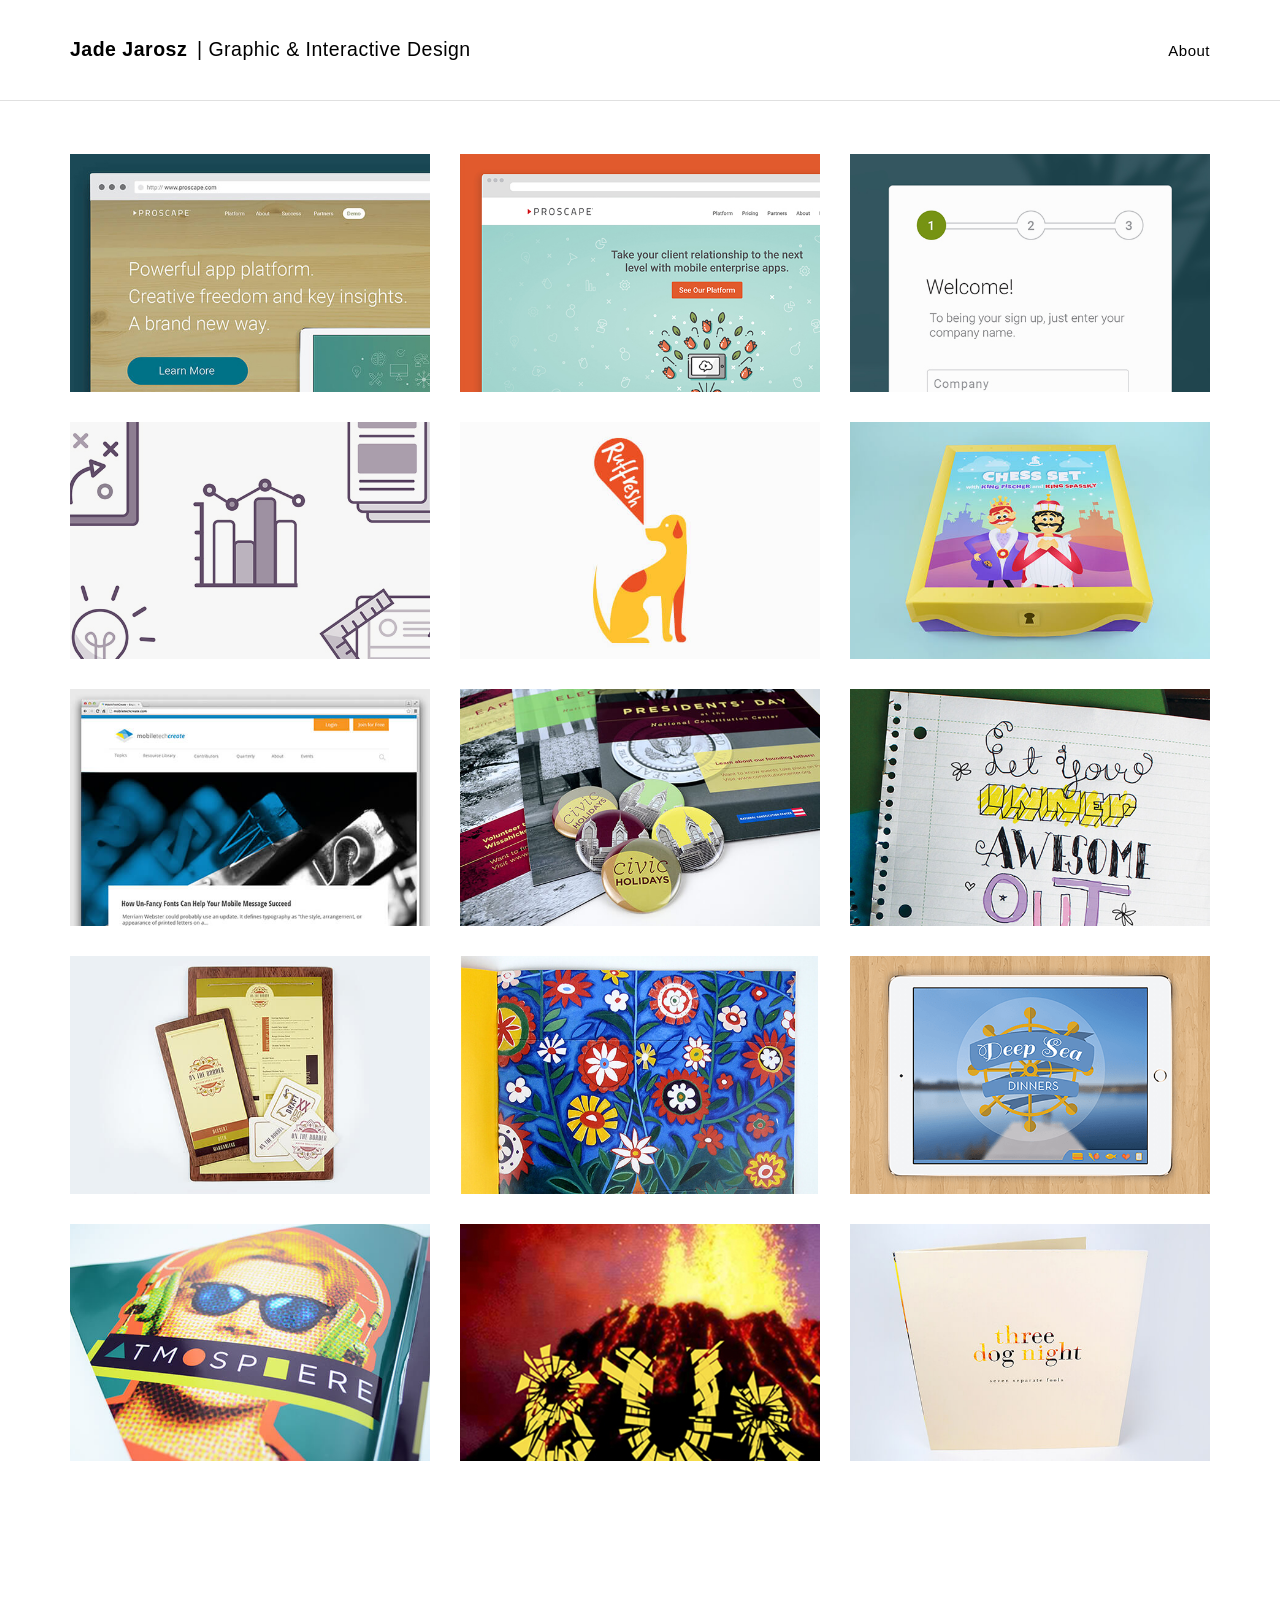
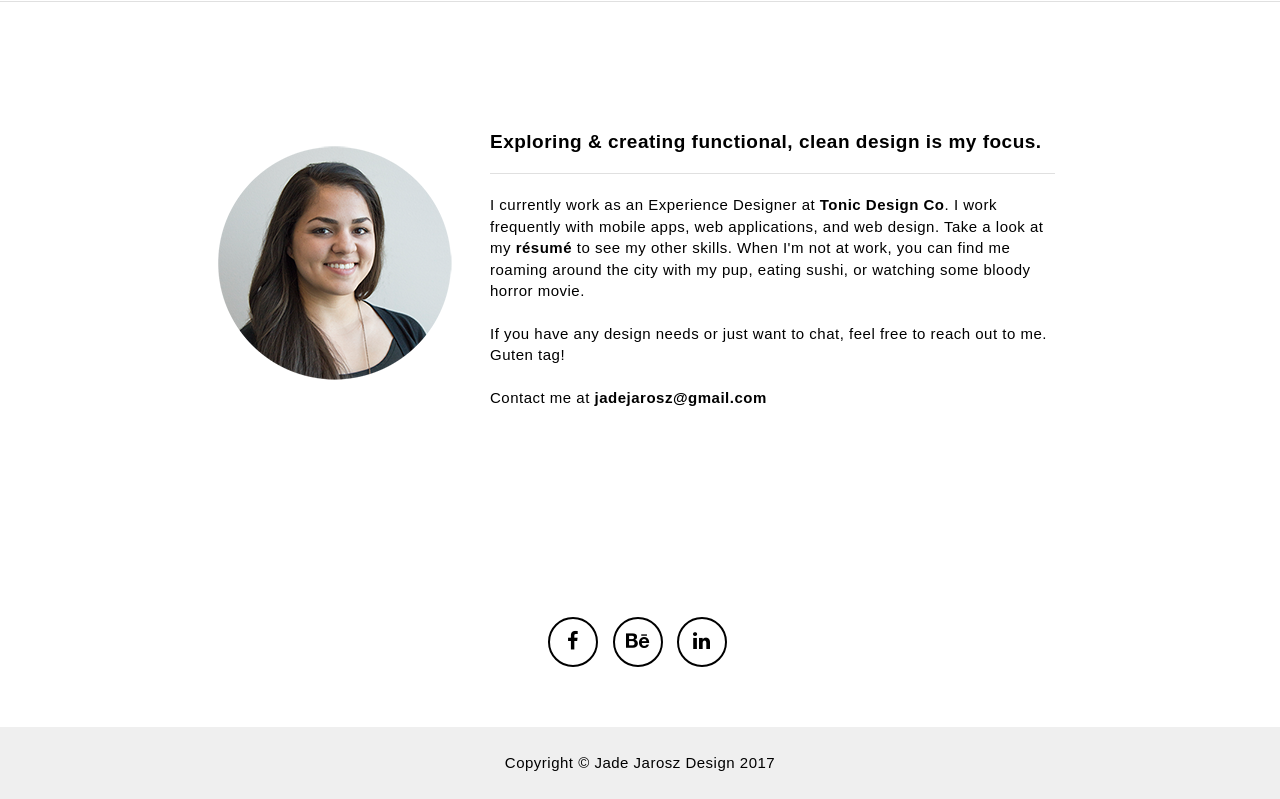
==== commit e88035d1: "moved projects around" ====
--- a/index.html
+++ b/index.html
@@ -131,6 +131,26 @@
                     </a>
                 </div>
                 <div class="col-sm-4 portfolio-item">
+                    <a href="#portfolioModal10" class="portfolio-link" data-toggle="modal">
+                        <div class="caption">
+                            <div class="caption-content">
+                                <h4>Package Design:</h4><h5>Ruffresh</h5>
+                            </div>
+                        </div>
+                        <img src="img/portfolio/TILE-K-ruffresh.jpg" class="img-responsive" alt="">
+                    </a>
+                </div>
+                <div class="col-sm-4 portfolio-item">
+                    <a href="#portfolioModal8" class="portfolio-link" data-toggle="modal">
+                        <div class="caption">
+                            <div class="caption-content">
+                                <h4>Package Design:</h4><h5>Chess At Three</h5>
+                            </div>
+                        </div>
+                        <img src="img/portfolio/TILE-I-chess-box.jpg" class="img-responsive" alt="">
+                    </a>
+                </div>
+                 <div class="col-sm-4 portfolio-item">
                     <a href="#portfolioModal11" class="portfolio-link" data-toggle="modal">
                         <div class="caption">
                             <div class="caption-content">
@@ -138,26 +158,6 @@
                             </div>
                         </div>
                         <img src="img/portfolio/TILE-L-mtc-web.jpg" class="img-responsive" alt="">
-                    </a>
-                </div>
-                <div class="col-sm-4 portfolio-item">
-                    <a href="#portfolioModal10" class="portfolio-link" data-toggle="modal">
-                        <div class="caption">
-                            <div class="caption-content">
-                                <h4>Package Design:</h4><h5>Ruffresh</h5>
-                            </div>
-                        </div>
-                        <img src="img/portfolio/TILE-K-ruffresh.jpg" class="img-responsive" alt="">
-                    </a>
-                </div>
-                <div class="col-sm-4 portfolio-item">
-                    <a href="#portfolioModal8" class="portfolio-link" data-toggle="modal">
-                        <div class="caption">
-                            <div class="caption-content">
-                                <h4>Package Design:</h4><h5>Chess At Three</h5>
-                            </div>
-                        </div>
-                        <img src="img/portfolio/TILE-I-chess-box.jpg" class="img-responsive" alt="">
                     </a>
                 </div>
                 <div class="col-sm-4 portfolio-item">
@@ -327,27 +327,6 @@
             </div>
         </div>
     </div>
-    <div class="portfolio-modal modal fade" id="portfolioModal2" tabindex="-1" role="dialog" aria-hidden="true">
-        <div class="modal-content">
-            <div class="close-modal" data-dismiss="modal">
-                <div class="lr">
-                    <div class="rl">
-                    </div>
-                </div>
-            </div>
-            <div class="container">
-                <div class="row">
-                    <div class="col-lg-8 col-lg-offset-2">
-                        <div class="modal-body">
-                        <center><div class="description-box"><div class="description"><center><h4>Brow Know How</h4></center><hr>Brow Know How is a self-promotion piece that pokes a little fun at myself. It is a packaged sticker set of bracket shaped uni-brows that you can use on photographs or place any where you'd like. On the back of the package it tells a little bit about myself and tells how you can contact me. This is a fun way to introduce myself and is guaranteed to get a laugh out of anyone!</div></div></center>
-                            <img src="img/portfolio/B-DSC_2676.JPG" class="img-responsive img-centered" alt=""><img src="img/portfolio/B-DSC_2687.JPG" class="img-responsive img-centered" alt=""><img src="img/portfolio/B-DSC_2694.JPG" class="img-responsive img-centered" alt="">
-                            <center><button type="button" class="btn btn-default" data-dismiss="modal"><i class="fa fa-times"></i> Close</button></center>
-                        </div>
-                    </div>
-                </div>
-            </div>
-        </div>
-    </div>
     <div class="portfolio-modal modal fade" id="portfolioModal3" tabindex="-1" role="dialog" aria-hidden="true">
         <div class="modal-content">
             <div class="close-modal" data-dismiss="modal">
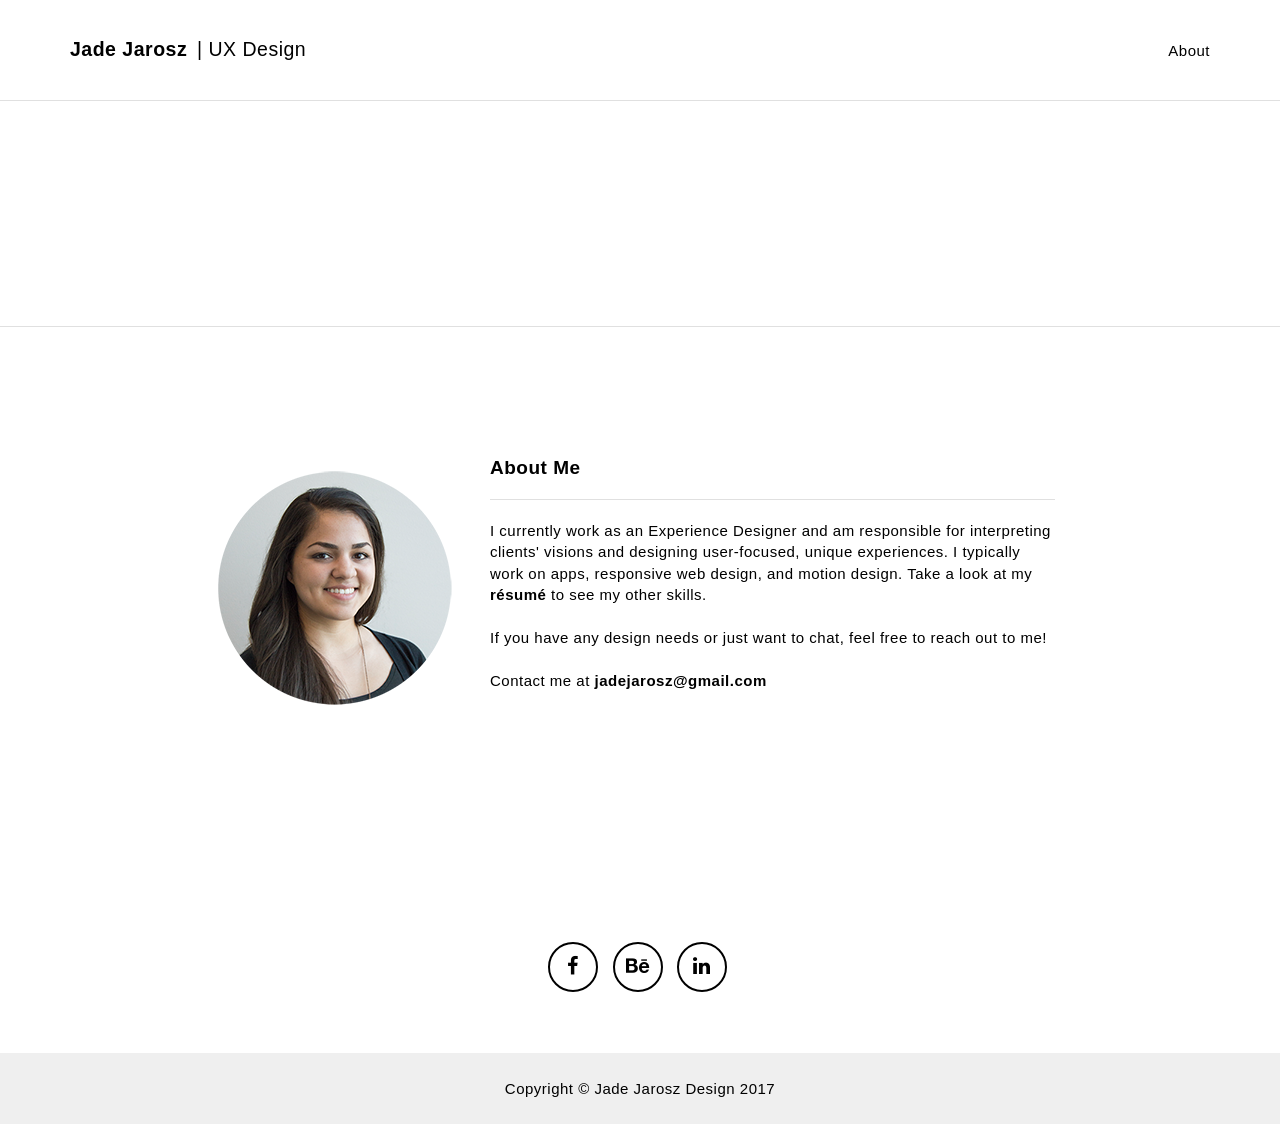
==== commit 1b239cc6: "updating resume and index" ====
--- a/index.html
+++ b/index.html
@@ -56,7 +56,7 @@
                     <span class="icon-bar"></span>
                     <span class="icon-bar"></span>
                 </button>
-                <a class="navbar-brand" href="#page-top">Jade Jarosz <mark class="grey">| Graphic & Interactive Design</mark></a>
+                <a class="navbar-brand" href="#page-top">Jade Jarosz <mark class="grey">| UX Design</mark></a>
             </div>
 
             <!-- Collect the nav links, forms, and other content for toggling -->
@@ -93,157 +93,66 @@
                     <a href="#portfolioModal1" class="portfolio-link" data-toggle="modal">
                         <div class="caption">
                             <div class="caption-content">
-                                <h4>Web Design:</h4><h5>Proscape 2015</h5>
+                                
                             </div>
                         </div>
-                        <img src="img/portfolio/TILE-J-proscape-web.jpg" class="img-responsive" alt="">
+                        <img src="img/portfolio/TILE-V-khov.png" class="img-responsive" alt="">
                     </a>
                 </div>
                    <div class="col-sm-4 portfolio-item">
-                    <a href="#portfolioModal16" class="portfolio-link" data-toggle="modal">
+                    <a href="#portfolioModal2" class="portfolio-link" data-toggle="modal">
                         <div class="caption">
                             <div class="caption-content">
-                                <h4>Web Design:</h4><h5>Proscape 2016</h5>
+                               
                             </div>
                         </div>
-                        <img src="img/portfolio/TILE-Q-proscape-web.jpg" class="img-responsive" alt="">
+                        <img src="img/portfolio/TILE-U-anf.png" class="img-responsive" alt="">
+                    </a>
+                </div>
+                  <div class="col-sm-4 portfolio-item">
+                    <a href="#portfolioModal3" class="portfolio-link" data-toggle="modal">
+                        <div class="caption">
+                            <div class="caption-content">
+                                
+                            </div>
+                        </div>
+                        <img src="img/portfolio/TILE-Q-onetouchreveal.png" class="img-responsive" alt="">
+                    </a>
+                </div>
+                <div class="col-sm-4 portfolio-item">
+                    <a href="#portfolioModal4" class="portfolio-link" data-toggle="modal">
+                        <div class="caption">
+                            <div class="caption-content">
+                               
+                            </div>
+                        </div>
+                        <img src="img/portfolio/TILE-R-carefortoday.png" class="img-responsive" alt="">
                     </a>
                 </div>
                 <div class="col-sm-4 portfolio-item">
                     <a href="#portfolioModal15" class="portfolio-link" data-toggle="modal">
                         <div class="caption">
                             <div class="caption-content">
-                                <h4>User Experience:</h4><h5>The Marketing App Cloud - Hub</h5>
+                                
                             </div>
                         </div>
-                        <img src="img/portfolio/TILE-P-hub.jpg" class="img-responsive" alt="">
+                        <img src="img/portfolio/TILE-S-proscape.png" class="img-responsive" alt="">
                     </a>
                 </div>
                 
-                <div class="col-sm-4 portfolio-item">
-                    <a href="#portfolioModal13" class="portfolio-link" data-toggle="modal">
-                        <div class="caption">
-                            <div class="caption-content">
-                                <h4>Illustration:</h4><h5>Icon Sets</h5>
-                            </div>
-                        </div>
-                        <img src="img/portfolio/TILE-N-icons.jpg" class="img-responsive" alt="">
-                    </a>
-                </div>
+                
                 <div class="col-sm-4 portfolio-item">
                     <a href="#portfolioModal10" class="portfolio-link" data-toggle="modal">
                         <div class="caption">
                             <div class="caption-content">
-                                <h4>Package Design:</h4><h5>Ruffresh</h5>
+                               
                             </div>
                         </div>
-                        <img src="img/portfolio/TILE-K-ruffresh.jpg" class="img-responsive" alt="">
+                        <img src="img/portfolio/TILE-T-scala.png" class="img-responsive" alt="">
                     </a>
                 </div>
-                <div class="col-sm-4 portfolio-item">
-                    <a href="#portfolioModal8" class="portfolio-link" data-toggle="modal">
-                        <div class="caption">
-                            <div class="caption-content">
-                                <h4>Package Design:</h4><h5>Chess At Three</h5>
-                            </div>
-                        </div>
-                        <img src="img/portfolio/TILE-I-chess-box.jpg" class="img-responsive" alt="">
-                    </a>
-                </div>
-                 <div class="col-sm-4 portfolio-item">
-                    <a href="#portfolioModal11" class="portfolio-link" data-toggle="modal">
-                        <div class="caption">
-                            <div class="caption-content">
-                                <h4>Web Design:</h4><h5>MobileTechCreate</h5>
-                            </div>
-                        </div>
-                        <img src="img/portfolio/TILE-L-mtc-web.jpg" class="img-responsive" alt="">
-                    </a>
-                </div>
-                <div class="col-sm-4 portfolio-item">
-                    <a href="#portfolioModal4" class="portfolio-link" data-toggle="modal">
-                        <div class="caption">
-                            <div class="caption-content">
-                                <h4>Brand Identity:</h4><h5>National Consitution Center</h5>
-                            </div>
-                        </div>
-                        <img src="img/portfolio/TILE-D-DSC_2629.JPG" class="img-responsive" alt="">
-                    </a>
-                </div>
-                <div class="col-sm-4 portfolio-item">
-                    <a href="#portfolioModal12" class="portfolio-link" data-toggle="modal">
-                        <div class="caption">
-                            <div class="caption-content">
-                                <h4>Poster Design:</h4><h5>Girls Rock Philly</h5>
-                            </div>
-                        </div>
-                        <img src="img/portfolio/TILE-M-grp.jpg" class="img-responsive" alt="">
-                    </a>
-                </div>
                 
-                
-                <div class="col-sm-4 portfolio-item">
-                    <a href="#portfolioModal5" class="portfolio-link" data-toggle="modal">
-                        <div class="caption">
-                            <div class="caption-content">
-                                <h4>Restaurant Identity:</h4><h5>On the Border</h5>
-                            </div>
-                        </div>
-                        <img src="img/portfolio/TILE-E-DSC_3139.jpg" class="img-responsive" alt="">
-                    </a>
-                </div>
-                <div class="col-sm-4 portfolio-item">
-                    <a href="#portfolioModal6" class="portfolio-link" data-toggle="modal">
-                        <div class="caption">
-                            <div class="caption-content">
-                                <h4>Artist's Catalogue:</h4><h5>Lily Yeh</h5>
-                            </div>
-                        </div>
-                        <img src="img/portfolio/TILE-F-cover.jpg" class="img-responsive" alt="">
-                    </a>
-                </div>
-                <div class="col-sm-4 portfolio-item">
-                    <a href="#portfolioModal7" class="portfolio-link" data-toggle="modal">
-                        <div class="caption">
-                            <div class="caption-content"><h4>App Design:</h4><h5>Deep Sea Dinners</h5>
-                            </div>
-                        </div>
-                        <img src="img/portfolio/TILE-H-Screen1.png" class="img-responsive" alt="">
-                    </a>
-                </div>
-                
-                 <div class="col-sm-4 portfolio-item">
-                    <a href="#portfolioModal9" class="portfolio-link" data-toggle="modal">
-                        <div class="caption">
-                            <div class="caption-content">
-                                <h4>Brand Identity:</h4><h5>Atmosphere</h5>
-                            </div>
-                        </div>
-                        <img src="img/portfolio/TILE-A-enclosure_detail2.jpg" class="img-responsive" alt="">
-                    </a>
-                </div>
-                
-                 
-                  <div class="col-sm-4 portfolio-item">
-                    <a href="#portfolioModal14" class="portfolio-link" data-toggle="modal">
-                        <div class="caption">
-                            <div class="caption-content">
-                                <h4>Type Exploration:</h4><h5>"Burst" Font</h5>
-                            </div>
-                        </div>
-                        <img src="img/portfolio/TILE-O-burst.jpg" class="img-responsive" alt="">
-                    </a>
-                </div>
-                <div class="col-sm-4 portfolio-item">
-                    <a href="#portfolioModal3" class="portfolio-link" data-toggle="modal">
-                        <div class="caption">
-                            <div class="caption-content">
-                                <h4>LP Design:</h4><h5>Three Dog Night</h5>
-                            </div>
-                        </div>
-                        <img src="img/portfolio/TILE-C-front.jpg" class="img-responsive" alt="">
-                    </a>
-                </div>
+              
             </div>
         </div>
     </section>
@@ -253,7 +162,7 @@
     <!-- Contact Section -->
     <section id="contact">
     <center><div class="about-box">
-    <div class="about-image"><img src="img/jade.png" class="img-responsive"></div><div class="about-text"><span><h4>Exploring & creating functional, clean design is my focus.</h4><hr>I currently work as an Experience Designer at <a style="font-weight: 700;" target="_blank" href="http://www.tonicdesign.com"><font color="black">Tonic Design Co</font></a>. I work frequently with mobile apps, web applications, and web design. Take a look at my <a style="font-weight: 700;" href="JadeJarosz-Resume.pdf"><font color="black">résumé</font></a> to see my other skills. When I'm not at work, you can find me roaming around the city with my pup, eating sushi, or watching some bloody horror movie.<br><br>If you have any design needs or just want to chat, feel free to reach out to me. Guten tag!<br><br>
+    <div class="about-image"><img src="img/jade.png" class="img-responsive"></div><div class="about-text"><span><h4>About Me</h4><hr>I currently work as an Experience Designer and am responsible for interpreting clients' visions and designing user-focused, unique experiences. I typically work on apps, responsive web design, and motion design. Take a look at my <a style="font-weight: 700;" href="JJ-Resume.pdf"><font color="black">résumé</font></a> to see my other skills.<br><br>If you have any design needs or just want to chat, feel free to reach out to me!<br><br>
     Contact me at <b>jadejarosz@gmail.com</b>
     
        </section>
@@ -327,50 +236,8 @@
             </div>
         </div>
     </div>
-    <div class="portfolio-modal modal fade" id="portfolioModal3" tabindex="-1" role="dialog" aria-hidden="true">
-        <div class="modal-content">
-            <div class="close-modal" data-dismiss="modal">
-                <div class="lr">
-                    <div class="rl">
-                    </div>
-                </div>
-            </div>
-            <div class="container">
-                <div class="row">
-                    <div class="col-lg-8 col-lg-offset-2">
-                        <div class="modal-body">
-                        <center><div class="description-box"><div class="description"><center><h4>Three Dog Night LP</h4></center><hr>This is a redisgned LP for the albmun Seven Separate Fools by Three Dog Night.They are a band from the 70’s and their songs consist of nature, love, and freedom. I wanted to give a feeling of calmness and nature, but also give a modern look. The letters have the texture of a sunflower within and the tan background lets the colors pop from the flower. </div></div></center><br><br>
-                          <img src="img/portfolio/C-front.JPG" class="img-responsive img-centered" alt=""><img src="img/portfolio/C-detail_front.JPG" class="img-responsive img-centered" alt=""><img src="img/portfolio/C-back.JPG" class="img-responsive img-centered" alt=""><img src="img/portfolio/C-spine.JPG" class="img-responsive img-centered" alt=""><img src="img/portfolio/C-opened.JPG" class="img-responsive img-centered" alt=""><img src="img/portfolio/C-record.JPG" class="img-responsive img-centered" alt="">
-                          <br>
-                            <center><button type="button" class="btn btn-default" data-dismiss="modal"><i class="fa fa-times"></i> Close</button></center>
-                        </div>
-                    </div>
-                </div>
-            </div>
-        </div>
-    </div>
-    <div class="portfolio-modal modal fade" id="portfolioModal4" tabindex="-1" role="dialog" aria-hidden="true">
-        <div class="modal-content">
-            <div class="close-modal" data-dismiss="modal">
-                <div class="lr">
-                    <div class="rl">
-                    </div>
-                </div>
-            </div>
-            <div class="container">
-                <div class="row">
-                    <div class="col-lg-8 col-lg-offset-2">
-                        <div class="modal-body">
-                            <center><div class="description-box"><div class="description"><center><h4>National Constitution Center</h4></center><hr>The National Constitution Center needed help shedding light onto civic holidays and also bring in those customers who just aren’t visiting the center. The approach I took was to pull out the Philadelphia aspects of this center to attract locals. Using familiar imagery and sayings, I tried to catch locals’ attention. The posters represent three different civic holidays and include call to actions, the app allows you to read into what civic holidays actually are and how you can get involved, and the booklet includes information for locals about events nearby and the activities at the NCC.</div></div></center><br><br>
-                          <img src="img/portfolio/D-logo.jpg" class="img-responsive img-centered" alt=""><img src="img/portfolio/D-DSC_2622.JPG" class="img-responsive img-centered" alt=""><img src="img/portfolio/D-nccapp.jpg" class="img-responsive img-centered" alt=""><img src="img/portfolio/D-NCCipadApp.jpg" class="img-responsive img-centered" alt=""><img src="img/portfolio/D-nccenvironmentposter.jpg" class="img-responsive img-centered" alt=""><img src="img/portfolio/D-posters.jpg" class="img-responsive img-centered" alt=""><img src="img/portfolio/D-DSC_2566.JPG" class="img-responsive img-centered" alt=""><img src="img/portfolio/D-DSC_2578.JPG" class="img-responsive img-centered" alt=""><img src="img/portfolio/D-DSC_2590.JPG" class="img-responsive img-centered" alt=""><img src="img/portfolio/D-DSC_2606.JPG" class="img-responsive img-centered" alt=""><img src="img/portfolio/D-DSC_2609.JPG" class="img-responsive img-centered" alt="">
-                          <br>
-                            <center><button type="button" class="btn btn-default" data-dismiss="modal"><i class="fa fa-times"></i> Close</button></center>
-                        </div>
-                    </div>
-                </div>
-            </div>
-        </div>
-    </div>
+    
+   
     <div class="portfolio-modal modal fade" id="portfolioModal5" tabindex="-1" role="dialog" aria-hidden="true">
         <div class="modal-content">
             <div class="close-modal" data-dismiss="modal">
@@ -428,6 +295,7 @@
                     <div class="col-lg-8 col-lg-offset-2">
                         <div class="modal-body">
                             <center><div class="description-box"><div class="description"><center><h4>Deep Sea Dinners</h4></center><hr>This is a marketing app created for a company named Deep Sea Dinners that sells microwavable, pescatarian meals. Throughout this app I used fun illustrations of sea creatures with a clean and modern UI design. The app includes information about the pescatarian diet, what kind of meals they sell, and a survey.</div></div></center><br><br>
+
                           <img src="img/portfolio/H-Screen1.png" class="img-responsive img-centered" alt=""><img src="img/portfolio/H-Screen2.png" class="img-responsive img-centered" alt=""><img src="img/portfolio/H-Screen3.png" class="img-responsive img-centered" alt=""><img src="img/portfolio/H-Screen4.png" class="img-responsive img-centered" alt=""><img src="img/portfolio/H-Screen5.png" class="img-responsive img-centered" alt=""><img src="img/portfolio/H-Screen6.png" class="img-responsive img-centered" alt="">
                           <br>
                             <center><button type="button" class="btn btn-default" data-dismiss="modal"><i class="fa fa-times"></i> Close</button></center>
@@ -471,11 +339,13 @@
                 <div class="row">
                     <div class="col-lg-8 col-lg-offset-2">
                         <div class="modal-body">
-                            <center><div class="description-box"><div class="description"><center><h4>Proscape Website</h4></center><hr>This is a website redesign for the company Proscape, who provides an app making platform. I used a much more simplistic and modern approach, leaving the information and imagery to be the center of attention.</div></div></center><br><br>
-                          <img src="img/portfolio/J-website-homepage.jpg" class="img-responsive img-centered" alt="">
-                          <img src="img/portfolio/J-website-studio.png" class="img-responsive img-centered" alt="">
-                          <img src="img/portfolio/J-website-demo.jpg" class="img-responsive img-centered" alt="">
-                            <center><button type="button" class="btn btn-default" data-dismiss="modal"><i class="fa fa-times"></i> Close</button></center>
+                            <center><div class="description-box"><div class="description"><h4>K. Hovnanian Homes®</h4><hr>Four Seasons Website Rebranding</div></div></center><br>
+                            <img src="img/portfolio/khov-fourseasons-mockup.jpg" class="img-responsive img-centered" alt="">
+                 K. Hovnanian Homes® is a home builder in 16 different states across the country. They offer a large variety of home designs, allow building on your own lot, and have retirement communities for adults 55 and older. These retirement communities are called K. Hovnanian's® Four Seasons, the information about these communities live on the main K. Hovnanian Homes® website.<br><br>Four Seasons has a different target market than regular K. Hovnanian communities, so these potential customers are only seeing the typical K. Hovnanian messaging that wasn't specific to them. I was tasked with creating branding for these Four Seasons communities and redesign a new webpage that tells a better story and grabs the right user. <br><br>
+                 <img src="img/portfolio/khov-fourseasons-site.png" class="img-responsive img-centered" alt="">
+
+                            <center><button type="button" class="btn btn-default" data-dismiss="modal"><i class="fa fa-times"></i>
+                             Close</button></center>
                         </div>
                     </div>
                 </div>
@@ -494,9 +364,7 @@
                 <div class="row">
                     <div class="col-lg-8 col-lg-offset-2">
                         <div class="modal-body">
-                            <center><div class="description-box"><div class="description"><center><h4>Ruffresh</h4></center><hr>Ruffresh is a hygiene company for dogs. They sell deodorizing spray in different scents for when your dog needs some "ruffreshing"! I created a fun illustration of a dog to create a playful and fun feeling that may remind dog owners of their pup.</div></div></center><br><br>
-                          <img src="img/portfolio/K-logo.png" class="img-responsive img-centered" alt=""><img src="img/portfolio/K-frontview-Ruffresh.jpg" class="img-responsive img-centered" alt=""><img src="img/portfolio/K-backview-Ruffresh.jpg" class="img-responsive img-centered" alt=""><img src="img/portfolio/K-cropin-Ruffresh.jpg" class="img-responsive img-centered" alt="">
-                          <br>
+                          <center><div class="description-box"><div class="description"><center><h4>In Progress!</h4>Come back later :)</center></div></div></center><br><br>
                             <center><button type="button" class="btn btn-default" data-dismiss="modal"><i class="fa fa-times"></i> Close</button></center>
                         </div>
                     </div>
@@ -526,42 +394,59 @@
             </div>
         </div>
     </div>
- <div class="portfolio-modal modal fade" id="portfolioModal12" tabindex="-1" role="dialog" aria-hidden="true">
-        <div class="modal-content">
-            <div class="close-modal" data-dismiss="modal">
-                <div class="lr">
-                    <div class="rl">
-                    </div>
-                </div>
-            </div>
-            <div class="container">
-                <div class="row">
-                    <div class="col-lg-8 col-lg-offset-2">
-                        <div class="modal-body">
-                            <center><div class="description-box"><div class="description"><center><h4>Girls Rock Philly</h4></center><hr>Girls Rock Philly’s mission is to empower girls from the Philadelphia area through music education that encourages fearless expression, leadership skills, and creativity. It’s a place where girls who may feel like they don’t fit in can feel totally comfortable and have a blast making music with friends. In my design, I wanted to appeal to the young girls who may be too intimidated to join this organization on their own. I stayed away from the loud, grungy look and steered toward friendly and super fun. All together I created two posters and a t-shirt.</div></div></center><br><br>
-                          <img src="img/portfolio/G-poster1.jpg" class="img-responsive img-centered" alt=""><img src="img/portfolio/G-poster2.jpg" class="img-responsive img-centered" alt=""><img src="img/portfolio/G-FrontofShirt.jpg" class="img-responsive img-centered" alt=""><img src="img/portfolio/G-BackofShirt.jpg" class="img-responsive img-centered" alt="">
-                          <br>
-                            <center><button type="button" class="btn btn-default" data-dismiss="modal"><i class="fa fa-times"></i> Close</button></center>
-                        </div>
-                    </div>
-                </div>
-            </div>
-        </div>
-    </div>
-    <div class="portfolio-modal modal fade" id="portfolioModal13" tabindex="-1" role="dialog" aria-hidden="true">
-        <div class="modal-content">
-            <div class="close-modal" data-dismiss="modal">
-                <div class="lr">
-                    <div class="rl">
-                    </div>
-                </div>
-            </div>
-            <div class="container">
-                <div class="row">
-                    <div class="col-lg-8 col-lg-offset-2">
-                        <div class="modal-body">
-                            <center><div class="description-box"><div class="description"><center><h4>Icon Sets</h4></center><hr>While working at Proscape, I have created countless icons for infographics, websites, apps, and more. This is a little compilation of a few sets that I have worked on. Creating icons are one of my favorite things to do, there are so many styles to explore and they are a perfect example of clear, visual communication without the use words. </div></div></center><br><br>
-                          <img src="img/portfolio/N-icons-01.png" class="img-responsive img-centered" alt=""><img src="img/portfolio/N-icons-02.png" class="img-responsive img-centered" alt=""><img src="img/portfolio/N-icons-03.png" class="img-responsive img-centered" alt="">
+ <div class="portfolio-modal modal fade" id="portfolioModal3" tabindex="-1" role="dialog" aria-hidden="true">
+        <div class="modal-content">
+            <div class="close-modal" data-dismiss="modal">
+                <div class="lr">
+                    <div class="rl">
+                    </div>
+                </div>
+            </div>
+            <div class="container">
+                <div class="row">
+                    <div class="col-lg-8 col-lg-offset-2">
+                        <div class="modal-body">
+                            <center><div class="description-box"><div class="description"><h4>Onetouch Reveal</h4><hr>Health Care Provider Dashboard</div></div></center><br>
+                          <img src="img/portfolio/onetouch-mockup.jpg" class="img-responsive img-centered" alt="">
+                          
+                          <br>
+                          <p class="image-caption"><i>Home Page</i></p>
+                          <img src="img/portfolio/onetouch-1.jpg" class="img-responsive img-centered" alt="">
+                          <p class="image-caption"><i>Patient List</i></p>
+                          <img src="img/portfolio/onetouch-2.jpg" class="img-responsive img-centered" alt="">
+                          <p class="image-caption"><i>Patient Report</i></p>
+                          <img src="img/portfolio/onetouch-3.jpg" class="img-responsive img-centered" alt="">
+                            <center><button type="button" class="btn btn-default" data-dismiss="modal"><i class="fa fa-times"></i> Close</button></center>
+                        </div>
+                    </div>
+                </div>
+            </div>
+        </div>
+    </div>
+    <div class="portfolio-modal modal fade" id="portfolioModal4" tabindex="-1" role="dialog" aria-hidden="true">
+        <div class="modal-content">
+            <div class="close-modal" data-dismiss="modal">
+                <div class="lr">
+                    <div class="rl">
+                    </div>
+                </div>
+            </div>
+            <div class="container">
+                <div class="row">
+                    <div class="col-lg-8 col-lg-offset-2">
+                        <div class="modal-body">
+                            <center><div class="description-box"><div class="description"><h4>Care4Today</h4><hr>Health Care Provider Dashboard</div></div></center><br>
+                            <img src="img/portfolio/care4today-mockup.png" class="img-responsive img-centered" alt=""><br>
+                          <p class="image-caption"><i>Patients List</i></p>
+                          <img src="img/portfolio/care4today-mockup-4.jpg" class="img-responsive img-centered" alt=""><br>
+                          <img src="img/portfolio/care4today-mockup-5.png" class="img-responsive img-centered" alt="">
+                          <p class="image-caption"><i>Patient's Report</i></p>
+                          <img src="img/portfolio/care4today-mockup-2.jpg" class="img-responsive img-centered" alt=""><br>
+                          <img src="img/portfolio/care4today-mockup-3.png" class="img-responsive img-centered" alt="">
+                           <p class="image-caption"><i>Adding a New Patient</i></p>
+                          <img src="img/portfolio/care4today-mockup-6.png" class="img-responsive img-centered" alt=""><br>
+                          <img src="img/portfolio/care4today-mockup-7.png" class="img-responsive img-centered" alt="">
+                          
                           <br>
                             <center><button type="button" class="btn btn-default" data-dismiss="modal"><i class="fa fa-times"></i> Close</button></center>
                         </div>
@@ -604,31 +489,60 @@
                 <div class="row">
                     <div class="col-lg-8 col-lg-offset-2">
                         <div class="modal-body">
-                            <center><div class="description-box"><div class="description"><center><h4>The Marketing App Cloud - Hub</h4></center><hr>Hub is a program that is integrated with the Marketing App Cloud platform. Hub organizes the users, user roles, projects, and much more for clients who are using the platform to create mobile marketing apps. Below is the Hub dashboard, login, and sign up process that I designed. My main focus was to have clear instruction and ease of use. </div></div></center><br><br>
-                          <img src="img/portfolio/P-hub.jpg" class="img-responsive img-centered" alt=""><img src="img/portfolio/P-1-Login.jpg" class="img-responsive img-centered" alt=""><img src="img/portfolio/P-2-Signup.jpg" class="img-responsive img-centered" alt=""><img src="img/portfolio/P-3-error.jpg" class="img-responsive img-centered" alt=""><img src="img/portfolio/P-4-step2.jpg" class="img-responsive img-centered" alt=""><img src="img/portfolio/P-5-filledout.jpg" class="img-responsive img-centered" alt=""><img src="img/portfolio/P-6-confirm.jpg" class="img-responsive img-centered" alt=""><img src="img/portfolio/P-7-setup.jpg" class="img-responsive img-centered" alt="">
-                          <br>
-                            <center><button type="button" class="btn btn-default" data-dismiss="modal"><i class="fa fa-times"></i> Close</button></center>
-                        </div>
-                    </div>
-                </div>
-            </div>
-        </div>
-    </div>
-    <div class="portfolio-modal modal fade" id="portfolioModal16" tabindex="-1" role="dialog" aria-hidden="true">
-        <div class="modal-content">
-            <div class="close-modal" data-dismiss="modal">
-                <div class="lr">
-                    <div class="rl">
-                    </div>
-                </div>
-            </div>
-            <div class="container">
-                <div class="row">
-                    <div class="col-lg-8 col-lg-offset-2">
-                        <div class="modal-body">
-                            <center><div class="description-box"><div class="description"><center><h4>Proscape Website Update</h4></center><hr>After conducting interviews, analyzing data from our website, and several design thinking sessions, the creative team and I decided to refresh the homepage with a new approach. Our focus was to directly answer the big question our potential clients have been confused about, which is "How do we know if we fit with Proscape?"<br><br>Our conclusion was to tell a relatable, fun, and attention-grabbing story. Proscape is here to help agencies better their relationships with clients by offering an app making platform. In other words, we're an agency's perfect little secret.<br><br>Illustrations by the lovely <a style="color:black;" target="_blank"href="http://www.daniellecrodgers.com/">Danielle Rodgers</a>. </div></div></center><br><br>
-                          <img src="img/portfolio/J-website-newhome.jpg" class="img-responsive img-centered" alt="">
-                          <br>
+                            <center><div class="description-box"><div class="description"><center><h4>In Progress!</h4>Come back later :)</center></div></div></center><br><br>
+                         
+                          <br>
+                            <center><button type="button" class="btn btn-default" data-dismiss="modal"><i class="fa fa-times"></i> Close</button></center>
+                        </div>
+                    </div>
+                </div>
+            </div>
+        </div>
+    </div>
+    <div class="portfolio-modal modal fade" id="portfolioModal2" tabindex="-1" role="dialog" aria-hidden="true">
+        <div class="modal-content">
+            <div class="close-modal" data-dismiss="modal">
+                <div class="lr">
+                    <div class="rl">
+                    </div>
+                </div>
+            </div>
+            <div class="container">
+                <div class="row">
+                    <div class="col-lg-8 col-lg-offset-2">
+                        <div class="modal-body">
+                            <center><div class="description-box"><div class="description"><h4>Abercrombie & Fitch</h4><hr>Long-Press Feature</div></div><br>
+                          <img src="img/portfolio/anf-mockup.jpg" class="img-responsive img-centered" alt=""></center>
+                          While working at Tonic Design, I had the opportunity to work on some new features for both of A&F's brands' retail apps, Abercrombie & Fitch and Hollister Co. The first one was including a long-press functionality within the shopping part of the app. Long-press is when you tap and hold down on a thumbnail or preview-like item for more options or to see more details.<br><br>
+                          This would allow for a quick-view treatment which would let the user quickly view extra details of a garment without having to click into the product page. The quick-view also allows the user access to some commonly used features like add to bag and save for later.<br><br>
+                          <p class="image-caption"><i>Long-Press Flow</i></p>
+                          <img src="img/portfolio/anf-mockup-2.jpg" class="img-responsive img-centered" alt="">
+                          <p class="image-caption"><i>Add to Bag Flow</i></p>
+                          <img src="img/portfolio/anf-mockup-3.jpg" class="img-responsive img-centered" alt="">
+                          <p class="image-caption"><i>On-boarding Animation</i></p>
+                          <img src="img/portfolio/anf-mockup-4.jpg" class="img-responsive img-centered" alt="">
+                          <br>
+                          <div class="description-box"><div class="description"><h4>Hollister Co.</h4></div></div><br><br>
+                           <p class="image-caption"><i>Long-Press Flow</i></p>
+                          <img src="img/portfolio/hco-mockup.jpg" class="img-responsive img-centered" alt="">
+                          <p class="image-caption"><i>Add to Bag Flow</i></p>
+                          <img src="img/portfolio/hco-mockup-2.jpg" class="img-responsive img-centered" alt="">
+                          <p class="image-caption"><i>On-boarding Animation</i></p>
+                          <img src="img/portfolio/hco-mockup-3.jpg" class="img-responsive img-centered" alt="">
+                          <br>
+                          <div class="description-box"><div class="description"><h4>Abercrombie & Fitch</h4><hr>User-Generated Content</div></div><br>
+                           <img src="img/portfolio/anf-mockup-5.jpg" class="img-responsive img-centered" alt="">
+                           This second feature involved incorporating user-generated content into both apps. User-generated content is content that users upload that is publicly available, and for companies it's a good marketing tactic to use when they engage their customers on social media. This sort of strategy allows new customers to see voluntary testimonials from current users and to see what trends are popular.<br><br>
+                           A&F wanted to utilize instagram photos of customers who were having fun in their clothes and to create a feed of these photos within the Abercrombie & Fitch and Hollister Co apps. The user would be able to browse through the feed, tap an image to see it large and shop the clothes that are worn in the photo, and have the ability to upload your own photo.<br><br><br>
+                           <p class="image-caption"><i>Scrolling Down Homepage of App</i></p>
+                          <img src="img/portfolio/anf-mockup-6.jpg" class="img-responsive img-centered" alt="">
+                          <p class="image-caption"><i>UGC Gallery</i></p>
+                          <img src="img/portfolio/anf-mockup-7.jpg" class="img-responsive img-centered" alt="">
+                          <p class="image-caption"><i>Detail Page of a UGC Photo</i></p>
+                          <img src="img/portfolio/anf-mockup-8.jpg" class="img-responsive img-centered" alt="">
+                           <p class="image-caption"><i>Upload Flow</i></p>
+                          <img src="img/portfolio/anf-mockup-9.jpg" class="img-responsive img-centered" alt="">
+
                             <center><button type="button" class="btn btn-default" data-dismiss="modal"><i class="fa fa-times"></i> Close</button></center>
                         </div>
                     </div>
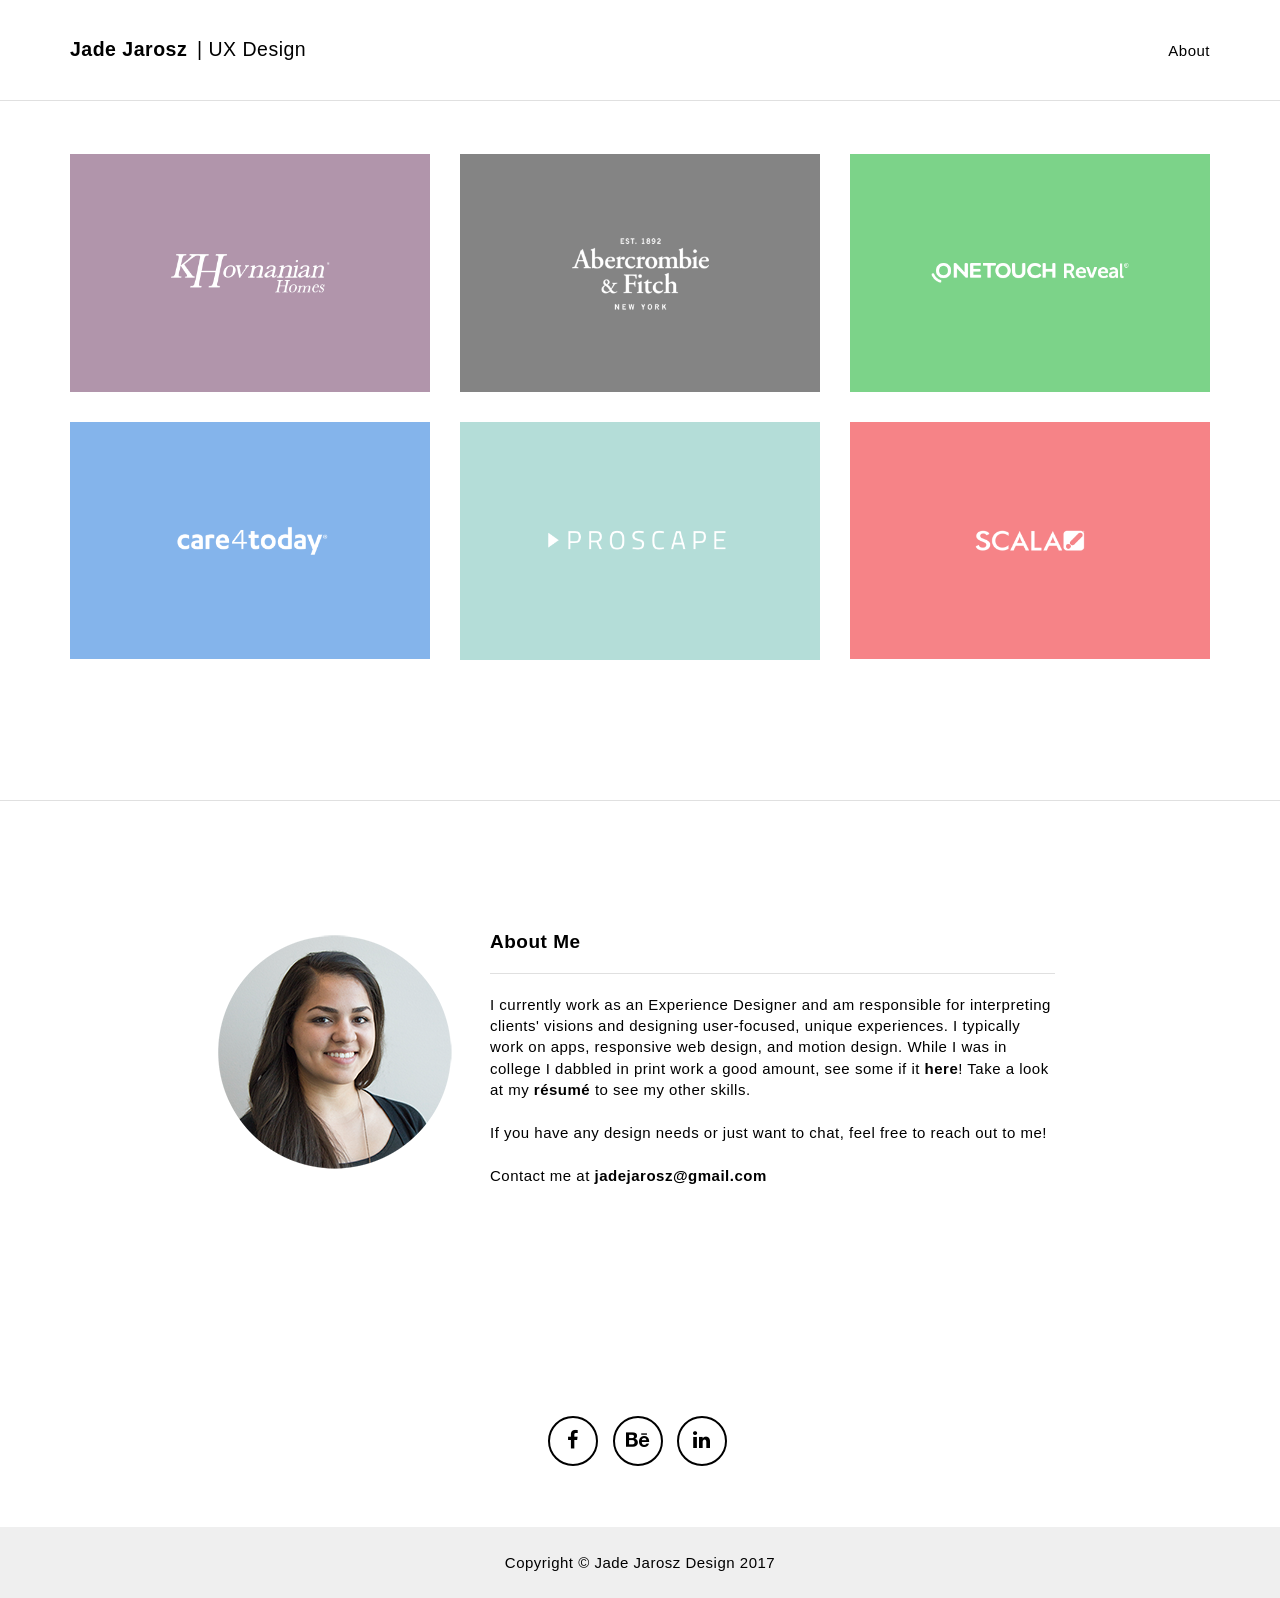
==== commit 665b6af2: "Add files via upload" ====
--- a/index.html
+++ b/index.html
@@ -130,7 +130,7 @@
                     </a>
                 </div>
                 <div class="col-sm-4 portfolio-item">
-                    <a href="#portfolioModal15" class="portfolio-link" data-toggle="modal">
+                    <a href="#portfolioModal5" class="portfolio-link" data-toggle="modal">
                         <div class="caption">
                             <div class="caption-content">
                                 
@@ -142,7 +142,7 @@
                 
                 
                 <div class="col-sm-4 portfolio-item">
-                    <a href="#portfolioModal10" class="portfolio-link" data-toggle="modal">
+                    <a href="#portfolioModal6" class="portfolio-link" data-toggle="modal">
                         <div class="caption">
                             <div class="caption-content">
                                
@@ -162,7 +162,7 @@
     <!-- Contact Section -->
     <section id="contact">
     <center><div class="about-box">
-    <div class="about-image"><img src="img/jade.png" class="img-responsive"></div><div class="about-text"><span><h4>About Me</h4><hr>I currently work as an Experience Designer and am responsible for interpreting clients' visions and designing user-focused, unique experiences. I typically work on apps, responsive web design, and motion design. Take a look at my <a style="font-weight: 700;" href="JJ-Resume.pdf"><font color="black">résumé</font></a> to see my other skills.<br><br>If you have any design needs or just want to chat, feel free to reach out to me!<br><br>
+    <div class="about-image"><img src="img/jade.png" class="img-responsive"></div><div class="about-text"><span><h4>About Me</h4><hr>I currently work as an Experience Designer and am responsible for interpreting clients' visions and designing user-focused, unique experiences. I typically work on apps, responsive web design, and motion design. While I was in college I dabbled in print work a good amount, see some if it <a style="font-weight: 700;" href="#portfolioModal7" class="portfolio-link" data-toggle="modal"><font color="black">here</font></a>! Take a look at my <a style="font-weight: 700;" href="JJ-Resume.pdf"><font color="black">résumé</font></a> to see my other skills.<br><br>If you have any design needs or just want to chat, feel free to reach out to me!<br><br>
     Contact me at <b>jadejarosz@gmail.com</b>
     
        </section>
@@ -213,120 +213,8 @@
     </div>
 
     <!-- Portfolio Modals -->
-    <div class="portfolio-modal modal fade" id="portfolioModal9" tabindex="-1" role="dialog" aria-hidden="true">
-        <div class="modal-content">
-            <div class="close-modal" data-dismiss="modal">
-                <div class="lr">
-                    <div class="rl">
-                    </div>
-                </div>
-            </div>
-            <div class="container">
-                <div class="row">
-                    <div class="col-lg-8 col-lg-offset-2">
-                        <div class="modal-body">
-                        <center><div class="description-box"><div class="description"><center><h4>Atmosphere</h4></center><hr>Atmosphere is a company that allows customers to customize headphones to fit their style. The logo represents customization with the use of different shapes and colors while the name, Atmosphere, refers to the music quality of the headphones. Along with the logo, I created the branding for stationary, an app, and a website.</div></div></center>
-                            <img src="img/portfolio/A-logo1.png" class="img-responsive img-centered" alt=""><img src="img/portfolio/A-logo2.png" class="img-responsive img-centered" alt=""><img src="img/portfolio/A-stationary.JPG" class="img-responsive img-centered" alt=""><img src="img/portfolio/A-enclosure_front.JPG" class="img-responsive img-centered" alt=""><img src="img/portfolio/A-enclosure_back.JPG" class="img-responsive img-centered" alt=""><img src="img/portfolio/A-enclosure_open.JPG" class="img-responsive img-centered" alt=""><img src="img/portfolio/A-enclosure_detail2.JPG" class="img-responsive img-centered" alt=""><img src="img/portfolio/A-website.jpg" class="img-responsive img-centered" alt="">
-
-                            <br>
-                            <center><button type="button" class="btn btn-default" data-dismiss="modal"><i class="fa fa-times"></i> Close</button></center>
-                        </div>
-                    </div>
-                </div>
-            </div>
-        </div>
-    </div>
-    
+
    
-    <div class="portfolio-modal modal fade" id="portfolioModal5" tabindex="-1" role="dialog" aria-hidden="true">
-        <div class="modal-content">
-            <div class="close-modal" data-dismiss="modal">
-                <div class="lr">
-                    <div class="rl">
-                    </div>
-                </div>
-            </div>
-            <div class="container">
-                <div class="row">
-                    <div class="col-lg-8 col-lg-offset-2">
-                        <div class="modal-body">
-                            <center><div class="description-box"><div class="description"><center><h4>On the Border</h4></center><hr>On the Border is a chain Mexican Restaurant that I created branding for. I included a fun paisley pattern in the logo to represent the traditional patterns used in Mexico, and I used natural materials to embrace the traditional Mexican culture.</div></div></center><br><br>
-                          <img src="img/portfolio/E-DSC_3139.JPG" class="img-responsive img-centered" alt=""><img src="img/portfolio/E-DSC_3080.JPG" class="img-responsive img-centered" alt=""><img src="img/portfolio/E-DSC_3084.JPG" class="img-responsive img-centered" alt=""><img src="img/portfolio/E-DSC_3111.JPG" class="img-responsive img-centered" alt=""><img src="img/portfolio/E-DSC_3112.JPG" class="img-responsive img-centered" alt="">
-                          <br>
-                            <center><button type="button" class="btn btn-default" data-dismiss="modal"><i class="fa fa-times"></i> Close</button></center>
-                        </div>
-                    </div>
-                </div>
-            </div>
-        </div>
-    </div>
-    <div class="portfolio-modal modal fade" id="portfolioModal6" tabindex="-1" role="dialog" aria-hidden="true">
-        <div class="modal-content">
-            <div class="close-modal" data-dismiss="modal">
-                <div class="lr">
-                    <div class="rl">
-                    </div>
-                </div>
-            </div>
-            <div class="container">
-                <div class="row">
-                    <div class="col-lg-8 col-lg-offset-2">
-                        <div class="modal-body">
-                            <center><div class="description-box"><div class="description"><center><h4>Lily Yeh Artist Catalogue</h4></center><hr>Lily Yeh is an artist who creates beautiful mosaic murals. She started a non-profit organization with the mission to build a community through art. She involves children in her mural making and shows them how satisfying and fun it is to make art. She is a very humble and kind woman with a loud and creative imagination, this led me to create a colorful book with Lily's artwork shown full bleed. I created a mark for the front cover which is supposed to resemble a flower from one of her murals.</div></div></center><br><br>
-                          <img src="img/portfolio/F-DSC_3145.JPG" class="img-responsive img-centered" alt=""><img src="img/portfolio/F-DSC_3151.JPG" class="img-responsive img-centered" alt=""><img src="img/portfolio/F-DSC_3156.JPG" class="img-responsive img-centered" alt=""><img src="img/portfolio/F-DSC_3165.JPG" class="img-responsive img-centered" alt=""><img src="img/portfolio/F-DSC_3187.JPG" class="img-responsive img-centered" alt=""><img src="img/portfolio/F-DSC_3188.JPG" class="img-responsive img-centered" alt=""><img src="img/portfolio/F-DSC_3174.JPG" class="img-responsive img-centered" alt=""><img src="img/portfolio/F-DSC_3183.JPG" class="img-responsive img-centered" alt="">
-                          <br>
-                            <center><button type="button" class="btn btn-default" data-dismiss="modal"><i class="fa fa-times"></i> Close</button></center>
-                        </div>
-                    </div>
-                </div>
-            </div>
-        </div>
-    </div>
-    <div class="portfolio-modal modal fade" id="portfolioModal7" tabindex="-1" role="dialog" aria-hidden="true">
-        <div class="modal-content">
-            <div class="close-modal" data-dismiss="modal">
-                <div class="lr">
-                    <div class="rl">
-                    </div>
-                </div>
-            </div>
-            <div class="container">
-                <div class="row">
-                    <div class="col-lg-8 col-lg-offset-2">
-                        <div class="modal-body">
-                            <center><div class="description-box"><div class="description"><center><h4>Deep Sea Dinners</h4></center><hr>This is a marketing app created for a company named Deep Sea Dinners that sells microwavable, pescatarian meals. Throughout this app I used fun illustrations of sea creatures with a clean and modern UI design. The app includes information about the pescatarian diet, what kind of meals they sell, and a survey.</div></div></center><br><br>
-
-                          <img src="img/portfolio/H-Screen1.png" class="img-responsive img-centered" alt=""><img src="img/portfolio/H-Screen2.png" class="img-responsive img-centered" alt=""><img src="img/portfolio/H-Screen3.png" class="img-responsive img-centered" alt=""><img src="img/portfolio/H-Screen4.png" class="img-responsive img-centered" alt=""><img src="img/portfolio/H-Screen5.png" class="img-responsive img-centered" alt=""><img src="img/portfolio/H-Screen6.png" class="img-responsive img-centered" alt="">
-                          <br>
-                            <center><button type="button" class="btn btn-default" data-dismiss="modal"><i class="fa fa-times"></i> Close</button></center>
-                        </div>
-                    </div>
-                </div>
-            </div>
-        </div>
-    </div>
-    <div class="portfolio-modal modal fade" id="portfolioModal8" tabindex="-1" role="dialog" aria-hidden="true">
-        <div class="modal-content">
-            <div class="close-modal" data-dismiss="modal">
-                <div class="lr">
-                    <div class="rl">
-                    </div>
-                </div>
-            </div>
-            <div class="container">
-                <div class="row">
-                    <div class="col-lg-8 col-lg-offset-2">
-                        <div class="modal-body">
-                            <center><div class="description-box"><div class="description"><center><h4>Chess at Three</h4></center><hr>Chess at 3 is a company that teaches children from 3 years old and up how to play chess. They use fun stories and characters to help children understand the concept of chess. It is proven that when a child learns chess at an early age, it makes them better at problem solving, visual memory, better attention span, and several other improvements. Chess at 3 wanted to create a game set that they can give to children to learn at home that looks really fun and exciting. It includes a storybook, chess pieces, skins for the chess pieces, and a chess game board.</div></div></center><br><br>
-                          <img src="img/portfolio/I-moneyshot.jpg" class="img-responsive img-centered" alt=""><img src="img/portfolio/I-box.jpg" class="img-responsive img-centered" alt=""><img src="img/portfolio/I-inside.jpg" class="img-responsive img-centered" alt="">
-                          <br>
-                            <center><button type="button" class="btn btn-default" data-dismiss="modal"><i class="fa fa-times"></i> Close</button></center>
-                        </div>
-                    </div>
-                </div>
-            </div>
-        </div>
-    </div>
     <div class="portfolio-modal modal fade" id="portfolioModal1" tabindex="-1" role="dialog" aria-hidden="true">
         <div class="modal-content">
             <div class="close-modal" data-dismiss="modal">
@@ -352,48 +240,58 @@
             </div>
         </div>
     </div>
-    <div class="portfolio-modal modal fade" id="portfolioModal10" tabindex="-1" role="dialog" aria-hidden="true">
-        <div class="modal-content">
-            <div class="close-modal" data-dismiss="modal">
-                <div class="lr">
-                    <div class="rl">
-                    </div>
-                </div>
-            </div>
-            <div class="container">
-                <div class="row">
-                    <div class="col-lg-8 col-lg-offset-2">
-                        <div class="modal-body">
-                          <center><div class="description-box"><div class="description"><center><h4>In Progress!</h4>Come back later :)</center></div></div></center><br><br>
-                            <center><button type="button" class="btn btn-default" data-dismiss="modal"><i class="fa fa-times"></i> Close</button></center>
-                        </div>
-                    </div>
-                </div>
-            </div>
-        </div>
-    </div>
-    <div class="portfolio-modal modal fade" id="portfolioModal11" tabindex="-1" role="dialog" aria-hidden="true">
-        <div class="modal-content">
-            <div class="close-modal" data-dismiss="modal">
-                <div class="lr">
-                    <div class="rl">
-                    </div>
-                </div>
-            </div>
-            <div class="container">
-                <div class="row">
-                    <div class="col-lg-8 col-lg-offset-2">
-                        <div class="modal-body">
-                            <center><div class="description-box"><div class="description"><center><h4>MobileTechCreate</h4></center><hr>MobileTechCreate is an online publication that contains several articles. By using geometric shapes and a pop of some fun colors, I created a fresh and clean look while keeping the large amounts of information organized.</div></div></center><br><br>
-                          <img src="img/portfolio/L-logos.png" class="img-responsive img-centered" alt=""><img src="img/portfolio/L-Page1.png" class="img-responsive img-centered" alt=""><img src="img/portfolio/L-Page2.png" class="img-responsive img-centered" alt=""><img src="img/portfolio/L-Page3.png" class="img-responsive img-centered" alt=""><img src="img/portfolio/L-Page4.png" class="img-responsive img-centered" alt=""><img src="img/portfolio/L-Page5.png" class="img-responsive img-centered" alt="">
-                          <br>
-                            <center><button type="button" class="btn btn-default" data-dismiss="modal"><i class="fa fa-times"></i> Close</button></center>
-                        </div>
-                    </div>
-                </div>
-            </div>
-        </div>
-    </div>
+    <div class="portfolio-modal modal fade" id="portfolioModal2" tabindex="-1" role="dialog" aria-hidden="true">
+        <div class="modal-content">
+            <div class="close-modal" data-dismiss="modal">
+                <div class="lr">
+                    <div class="rl">
+                    </div>
+                </div>
+            </div>
+            <div class="container">
+                <div class="row">
+                    <div class="col-lg-8 col-lg-offset-2">
+                        <div class="modal-body">
+                            <center><div class="description-box"><div class="description"><h4>Abercrombie & Fitch</h4><hr>Long-Press Feature</div></div><br>
+                          <img src="img/portfolio/anf-mockup.jpg" class="img-responsive img-centered" alt=""></center>
+                          While working at Tonic Design, I had the opportunity to work on some new features for both of A&F's brands' retail apps, Abercrombie & Fitch and Hollister Co. The first one was including a long-press functionality within the shopping part of the app. Long-press is when you tap and hold down on a thumbnail or preview-like item for more options or to see more details.<br><br>
+                          This would allow for a quick-view treatment which would let the user quickly view extra details of a garment without having to click into the product page. The quick-view also allows the user access to some commonly used features like add to bag and save for later.<br><br>
+                          <p class="image-caption"><i>Long-Press Flow</i></p>
+                          <img src="img/portfolio/anf-mockup-2.jpg" class="img-responsive img-centered" alt="">
+                          <p class="image-caption"><i>Add to Bag Flow</i></p>
+                          <img src="img/portfolio/anf-mockup-3.jpg" class="img-responsive img-centered" alt="">
+                          <p class="image-caption"><i>On-boarding Animation</i></p>
+                          <img src="img/portfolio/anf-mockup-4.jpg" class="img-responsive img-centered" alt="">
+                          <br>
+                          <div class="description-box"><div class="description"><h4>Hollister Co.</h4></div></div><br><br>
+                           <p class="image-caption"><i>Long-Press Flow</i></p>
+                          <img src="img/portfolio/hco-mockup.jpg" class="img-responsive img-centered" alt="">
+                          <p class="image-caption"><i>Add to Bag Flow</i></p>
+                          <img src="img/portfolio/hco-mockup-2.jpg" class="img-responsive img-centered" alt="">
+                          <p class="image-caption"><i>On-boarding Animation</i></p>
+                          <img src="img/portfolio/hco-mockup-3.jpg" class="img-responsive img-centered" alt="">
+                          <br>
+                          <div class="description-box"><div class="description"><h4>Abercrombie & Fitch</h4><hr>User-Generated Content</div></div><br>
+                           <img src="img/portfolio/anf-mockup-5.jpg" class="img-responsive img-centered" alt="">
+                           This second feature involved incorporating user-generated content into both apps. User-generated content is content that users upload that is publicly available, and for companies it's a good marketing tactic to use when they engage their customers on social media. This sort of strategy allows new customers to see voluntary testimonials from current users and to see what trends are popular.<br><br>
+                           A&F wanted to utilize instagram photos of customers who were having fun in their clothes and to create a feed of these photos within the Abercrombie & Fitch and Hollister Co apps. The user would be able to browse through the feed, tap an image to see it large and shop the clothes that are worn in the photo, and have the ability to upload your own photo.<br><br><br>
+                           <p class="image-caption"><i>Scrolling Down Homepage of App</i></p>
+                          <img src="img/portfolio/anf-mockup-6.jpg" class="img-responsive img-centered" alt="">
+                          <p class="image-caption"><i>UGC Gallery</i></p>
+                          <img src="img/portfolio/anf-mockup-7.jpg" class="img-responsive img-centered" alt="">
+                          <p class="image-caption"><i>Detail Page of a UGC Photo</i></p>
+                          <img src="img/portfolio/anf-mockup-8.jpg" class="img-responsive img-centered" alt="">
+                           <p class="image-caption"><i>Upload Flow</i></p>
+                          <img src="img/portfolio/anf-mockup-9.jpg" class="img-responsive img-centered" alt="">
+
+                            <center><button type="button" class="btn btn-default" data-dismiss="modal"><i class="fa fa-times"></i> Close</button></center>
+                        </div>
+                    </div>
+                </div>
+            </div>
+        </div>
+    </div>
+
  <div class="portfolio-modal modal fade" id="portfolioModal3" tabindex="-1" role="dialog" aria-hidden="true">
         <div class="modal-content">
             <div class="close-modal" data-dismiss="modal">
@@ -455,101 +353,123 @@
             </div>
         </div>
     </div>
-    <div class="portfolio-modal modal fade" id="portfolioModal14" tabindex="-1" role="dialog" aria-hidden="true">
-        <div class="modal-content">
-            <div class="close-modal" data-dismiss="modal">
-                <div class="lr">
-                    <div class="rl">
-                    </div>
-                </div>
-            </div>
-            <div class="container">
-                <div class="row">
-                    <div class="col-lg-8 col-lg-offset-2">
-                        <div class="modal-body">
-                            <center><div class="description-box"><div class="description"><center><h4>"Burst" Font</h4></center><hr>This font is inspired entirely by the element Sulfur. After researching this element, I found its explosive reactions and demonic myth assoication interesting. I decided I wanted to show the energy of its explosions within each letter. </div></div></center><br><br>
-                          <img src="img/portfolio/O-burst-cover.jpg" class="img-responsive img-centered" alt=""><img src="img/portfolio/O-burst-font.jpg" class="img-responsive img-centered" alt="">
-                          <br>
-                            <center><button type="button" class="btn btn-default" data-dismiss="modal"><i class="fa fa-times"></i> Close</button></center>
-                        </div>
-                    </div>
-                </div>
-            </div>
-        </div>
-    </div>
-    <div class="portfolio-modal modal fade" id="portfolioModal15" tabindex="-1" role="dialog" aria-hidden="true">
-        <div class="modal-content">
-            <div class="close-modal" data-dismiss="modal">
-                <div class="lr">
-                    <div class="rl">
-                    </div>
-                </div>
-            </div>
-            <div class="container">
-                <div class="row">
-                    <div class="col-lg-8 col-lg-offset-2">
-                        <div class="modal-body">
-                            <center><div class="description-box"><div class="description"><center><h4>In Progress!</h4>Come back later :)</center></div></div></center><br><br>
-                         
-                          <br>
-                            <center><button type="button" class="btn btn-default" data-dismiss="modal"><i class="fa fa-times"></i> Close</button></center>
-                        </div>
-                    </div>
-                </div>
-            </div>
-        </div>
-    </div>
-    <div class="portfolio-modal modal fade" id="portfolioModal2" tabindex="-1" role="dialog" aria-hidden="true">
-        <div class="modal-content">
-            <div class="close-modal" data-dismiss="modal">
-                <div class="lr">
-                    <div class="rl">
-                    </div>
-                </div>
-            </div>
-            <div class="container">
-                <div class="row">
-                    <div class="col-lg-8 col-lg-offset-2">
-                        <div class="modal-body">
-                            <center><div class="description-box"><div class="description"><h4>Abercrombie & Fitch</h4><hr>Long-Press Feature</div></div><br>
-                          <img src="img/portfolio/anf-mockup.jpg" class="img-responsive img-centered" alt=""></center>
-                          While working at Tonic Design, I had the opportunity to work on some new features for both of A&F's brands' retail apps, Abercrombie & Fitch and Hollister Co. The first one was including a long-press functionality within the shopping part of the app. Long-press is when you tap and hold down on a thumbnail or preview-like item for more options or to see more details.<br><br>
-                          This would allow for a quick-view treatment which would let the user quickly view extra details of a garment without having to click into the product page. The quick-view also allows the user access to some commonly used features like add to bag and save for later.<br><br>
-                          <p class="image-caption"><i>Long-Press Flow</i></p>
-                          <img src="img/portfolio/anf-mockup-2.jpg" class="img-responsive img-centered" alt="">
-                          <p class="image-caption"><i>Add to Bag Flow</i></p>
-                          <img src="img/portfolio/anf-mockup-3.jpg" class="img-responsive img-centered" alt="">
-                          <p class="image-caption"><i>On-boarding Animation</i></p>
-                          <img src="img/portfolio/anf-mockup-4.jpg" class="img-responsive img-centered" alt="">
-                          <br>
-                          <div class="description-box"><div class="description"><h4>Hollister Co.</h4></div></div><br><br>
-                           <p class="image-caption"><i>Long-Press Flow</i></p>
-                          <img src="img/portfolio/hco-mockup.jpg" class="img-responsive img-centered" alt="">
-                          <p class="image-caption"><i>Add to Bag Flow</i></p>
-                          <img src="img/portfolio/hco-mockup-2.jpg" class="img-responsive img-centered" alt="">
-                          <p class="image-caption"><i>On-boarding Animation</i></p>
-                          <img src="img/portfolio/hco-mockup-3.jpg" class="img-responsive img-centered" alt="">
-                          <br>
-                          <div class="description-box"><div class="description"><h4>Abercrombie & Fitch</h4><hr>User-Generated Content</div></div><br>
-                           <img src="img/portfolio/anf-mockup-5.jpg" class="img-responsive img-centered" alt="">
-                           This second feature involved incorporating user-generated content into both apps. User-generated content is content that users upload that is publicly available, and for companies it's a good marketing tactic to use when they engage their customers on social media. This sort of strategy allows new customers to see voluntary testimonials from current users and to see what trends are popular.<br><br>
-                           A&F wanted to utilize instagram photos of customers who were having fun in their clothes and to create a feed of these photos within the Abercrombie & Fitch and Hollister Co apps. The user would be able to browse through the feed, tap an image to see it large and shop the clothes that are worn in the photo, and have the ability to upload your own photo.<br><br><br>
-                           <p class="image-caption"><i>Scrolling Down Homepage of App</i></p>
-                          <img src="img/portfolio/anf-mockup-6.jpg" class="img-responsive img-centered" alt="">
-                          <p class="image-caption"><i>UGC Gallery</i></p>
-                          <img src="img/portfolio/anf-mockup-7.jpg" class="img-responsive img-centered" alt="">
-                          <p class="image-caption"><i>Detail Page of a UGC Photo</i></p>
-                          <img src="img/portfolio/anf-mockup-8.jpg" class="img-responsive img-centered" alt="">
-                           <p class="image-caption"><i>Upload Flow</i></p>
-                          <img src="img/portfolio/anf-mockup-9.jpg" class="img-responsive img-centered" alt="">
-
-                            <center><button type="button" class="btn btn-default" data-dismiss="modal"><i class="fa fa-times"></i> Close</button></center>
-                        </div>
-                    </div>
-                </div>
-            </div>
-        </div>
-    </div>
+   
+    <div class="portfolio-modal modal fade" id="portfolioModal5" tabindex="-1" role="dialog" aria-hidden="true">
+        <div class="modal-content">
+            <div class="close-modal" data-dismiss="modal">
+                <div class="lr">
+                    <div class="rl">
+                    </div>
+                </div>
+            </div>
+            <div class="container">
+                <div class="row">
+                    <div class="col-lg-8 col-lg-offset-2">
+                        <div class="modal-body">
+                            <center><div class="description-box"><div class="description"><h4>Proscape</h4><hr>Web Design</div></div></center><br>
+                            <p class="image-caption"><i>Home Page (2015 Redesign)</i></p>
+                            <img src="img/portfolio/J-website-newhome.jpg" class="img-responsive img-centered" alt=""><br>
+                          <p class="image-caption"><i>Home Page (2014 Redesign)</i></p>
+                          <img src="img/portfolio/J-website-homepage.jpg" class="img-responsive img-centered" alt=""><br>
+                          <p class="image-caption"><i>Studio Details</i></p>
+                          <img src="img/portfolio/J-website-studio.png" class="img-responsive img-centered" alt="">
+                          <p class="image-caption"><i>Demo Page</i></p>
+                          <img src="img/portfolio/J-website-demo.jpg" class="img-responsive img-centered" alt=""><br>
+                         
+                          
+                          <br>
+                            <center><button type="button" class="btn btn-default" data-dismiss="modal"><i class="fa fa-times"></i> Close</button></center>
+                        </div>
+                    </div>
+                </div>
+            </div>
+        </div>
+    </div>
+        <div class="portfolio-modal modal fade" id="portfolioModal6" tabindex="-1" role="dialog" aria-hidden="true">
+        <div class="modal-content">
+            <div class="close-modal" data-dismiss="modal">
+                <div class="lr">
+                    <div class="rl">
+                    </div>
+                </div>
+            </div>
+            <div class="container">
+                <div class="row">
+                    <div class="col-lg-8 col-lg-offset-2">
+                        <div class="modal-body">
+                         <center><div class="description-box"><div class="description"><h4>Scala</h4><hr>Design Studio High Fidelity Wireframes<br></div></div></center><br>
+                         
+                          <img src="img/portfolio/scala-1-Welcome.png" class="img-responsive img-centered" alt="">
+                         
+                          <img src="img/portfolio/scala-2-Screen-Layout.png" class="img-responsive img-centered" alt="">
+                         
+                          <img src="img/portfolio/scala-3-Content-Templates.png" class="img-responsive img-centered" alt="">
+                       
+                          <img src="img/portfolio/scala-4-Customize.png" class="img-responsive img-centered" alt="">
+                         
+                          <img src="img/portfolio/scala-5-Preview.png" class="img-responsive img-centered" alt="">
+                       
+                          <img src="img/portfolio/scala-6-Preview-Comments.png" class="img-responsive img-centered" alt="">
+                         
+                          <img src="img/portfolio/scala-7-Preview-Share.png" class="img-responsive img-centered" alt="">
+                        
+                          <img src="img/portfolio/scala-8-Deploy.png" class="img-responsive img-centered" alt="">
+                          
+                          <br>
+                            <center><button type="button" class="btn btn-default" data-dismiss="modal"><i class="fa fa-times"></i> Close</button></center>
+                        </div>
+                    </div>
+                </div>
+            </div>
+        </div>
+    </div>
+    <div class="portfolio-modal modal fade" id="portfolioModal7" tabindex="-1" role="dialog" aria-hidden="true">
+        <div class="modal-content">
+            <div class="close-modal" data-dismiss="modal">
+                <div class="lr">
+                    <div class="rl">
+                    </div>
+                </div>
+            </div>
+            <div class="container">
+                <div class="row">
+                    <div class="col-lg-8 col-lg-offset-2">
+                        <div class="modal-body">
+                         <center><div class="description-box"><div class="description"><h4>Print Work</h4><hr></div></div></center><br>
+                          <p class="image-caption"><i>Children's Chess Set</i></p>
+                          <img src="img/portfolio/I-box.jpg" class="img-responsive img-centered" alt="">
+                          <img src="img/portfolio/I-inside.jpg" class="img-responsive img-centered" alt="">
+                          <img src="img/portfolio/I-moneyshot.jpg" class="img-responsive img-centered" alt=""><br>
+                          <p class="image-caption"><i>"Burst" Font Poster</i></p>
+                          <img src="img/portfolio/O-burst-font.jpg" class="img-responsive img-centered" alt=""><br>
+                        
+                           <p class="image-caption"><i>Atmosphere Stationery - Customizable Headphones Company</i></p>
+                          <img src="img/portfolio/A-enclosure_front.JPG" class="img-responsive img-centered" alt="">
+                          <img src="img/portfolio/A-enclosure_open.JPG" class="img-responsive img-centered" alt="">
+                          <img src="img/portfolio/A-enclosure_detail2.JPG" class="img-responsive img-centered" alt="">
+                          <img src="img/portfolio/A-enclosure_detail.JPG" class="img-responsive img-centered" alt=""><br>
+                            <p class="image-caption"><i>National Constitution Center</i></p>
+                          <img src="img/portfolio/D-DSC_2622.JPG" class="img-responsive img-centered" alt="">
+                          <img src="img/portfolio/D-DSC_2566.JPG" class="img-responsive img-centered" alt="">
+                          <img src="img/portfolio/D-DSC_2578.JPG" class="img-responsive img-centered" alt="">
+                          <img src="img/portfolio/D-DSC_2590.JPG" class="img-responsive img-centered" alt="">
+                          <img src="img/portfolio/D-DSC_2606.JPG" class="img-responsive img-centered" alt="">
+                          <img src="img/portfolio/D-DSC_2609.JPG" class="img-responsive img-centered" alt=""><br>
+                           <p class="image-caption"><i>On the Border - Rebrand</i></p>
+                          <img src="img/portfolio/E-DSC_3139.JPG" class="img-responsive img-centered" alt="">
+                          <img src="img/portfolio/E-DSC_3124.JPG" class="img-responsive img-centered" alt="">
+                          <img src="img/portfolio/E-DSC_3112.JPG" class="img-responsive img-centered" alt=""><br>
+                          
+                          <br>
+                            <center><button type="button" class="btn btn-default" data-dismiss="modal"><i class="fa fa-times"></i> Close</button></center>
+                        </div>
+                    </div>
+                </div>
+            </div>
+        </div>
+    </div>
+    
+    
     <!-- jQuery -->
    
 
--- a/css/freelancer.css
+++ b/css/freelancer.css
@@ -91,6 +91,10 @@
     margin: 0 auto;
 }
 
+.image-caption {
+    font-size: 13px;
+}
+
 mark.grey {
     font-weight: 400;
     font-size: 1em;
@@ -245,16 +249,15 @@
     position: absolute;
     width: 100%;
     height: 100%;
-    opacity: 0;
-    background: rgba(255,255,255,.8);
+    opacity: .5;
+    background: rgba(255,255,255, .5);
     -webkit-transition: all ease .5s;
     -moz-transition: all ease .5s;
     transition: all ease .5s;
-
 }
 
 #portfolio .portfolio-item .portfolio-link .caption:hover {
-    opacity: 1;
+    opacity: 0;
 }
 
 #portfolio .portfolio-item .portfolio-link .caption .caption-content {
@@ -443,6 +446,7 @@
 
 .portfolio-modal .modal-content img {
     margin-bottom: 30px;
+    margin-top: 10px;
 }
 
 .portfolio-modal .modal-content .item-details {
@@ -490,11 +494,10 @@
 }
 
 .description-box {
-	max-width: 550px;
-	
+	/* max-width: 700px; */
 }
 .description {
-	padding: 40px;
+	/* padding: 40px; */
 	margin: 0;
 	text-align: left;
 }
@@ -509,7 +512,7 @@
 
 .about-image {
 	float: left;
-	padding: 30px 35px 70px 0px;
+	padding: 20px 35px 70px 0px;
 	position: relative;
 }
 
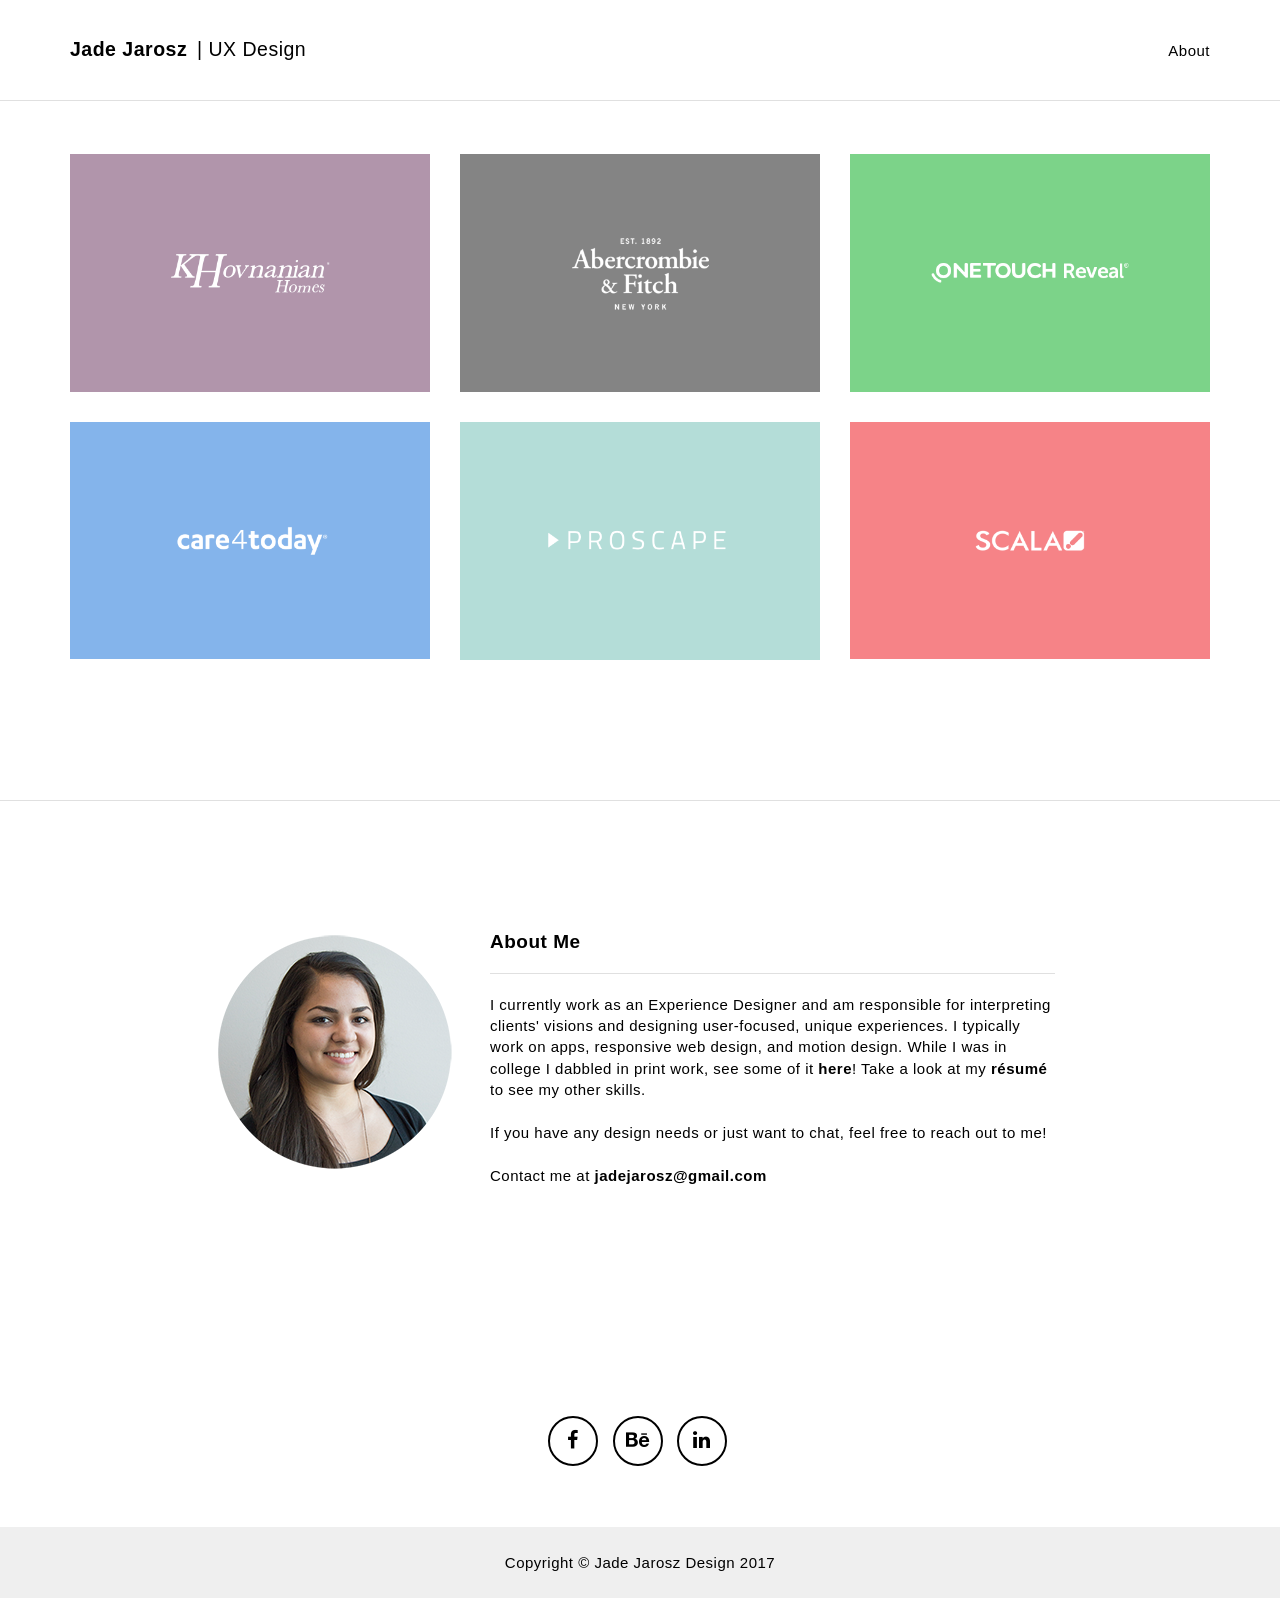
==== commit 57ef0bfb: "Update index.html" ====
--- a/index.html
+++ b/index.html
@@ -162,7 +162,7 @@
     <!-- Contact Section -->
     <section id="contact">
     <center><div class="about-box">
-    <div class="about-image"><img src="img/jade.png" class="img-responsive"></div><div class="about-text"><span><h4>About Me</h4><hr>I currently work as an Experience Designer and am responsible for interpreting clients' visions and designing user-focused, unique experiences. I typically work on apps, responsive web design, and motion design. While I was in college I dabbled in print work a good amount, see some if it <a style="font-weight: 700;" href="#portfolioModal7" class="portfolio-link" data-toggle="modal"><font color="black">here</font></a>! Take a look at my <a style="font-weight: 700;" href="JJ-Resume.pdf"><font color="black">résumé</font></a> to see my other skills.<br><br>If you have any design needs or just want to chat, feel free to reach out to me!<br><br>
+    <div class="about-image"><img src="img/jade.png" class="img-responsive"></div><div class="about-text"><span><h4>About Me</h4><hr>I currently work as an Experience Designer and am responsible for interpreting clients' visions and designing user-focused, unique experiences. I typically work on apps, responsive web design, and motion design. While I was in college I dabbled in print work, see some of it <a style="font-weight: 700;" href="#portfolioModal7" class="portfolio-link" data-toggle="modal"><font color="black">here</font></a>! Take a look at my <a style="font-weight: 700;" href="JJ-Resume.pdf"><font color="black">résumé</font></a> to see my other skills.<br><br>If you have any design needs or just want to chat, feel free to reach out to me!<br><br>
     Contact me at <b>jadejarosz@gmail.com</b>
     
        </section>
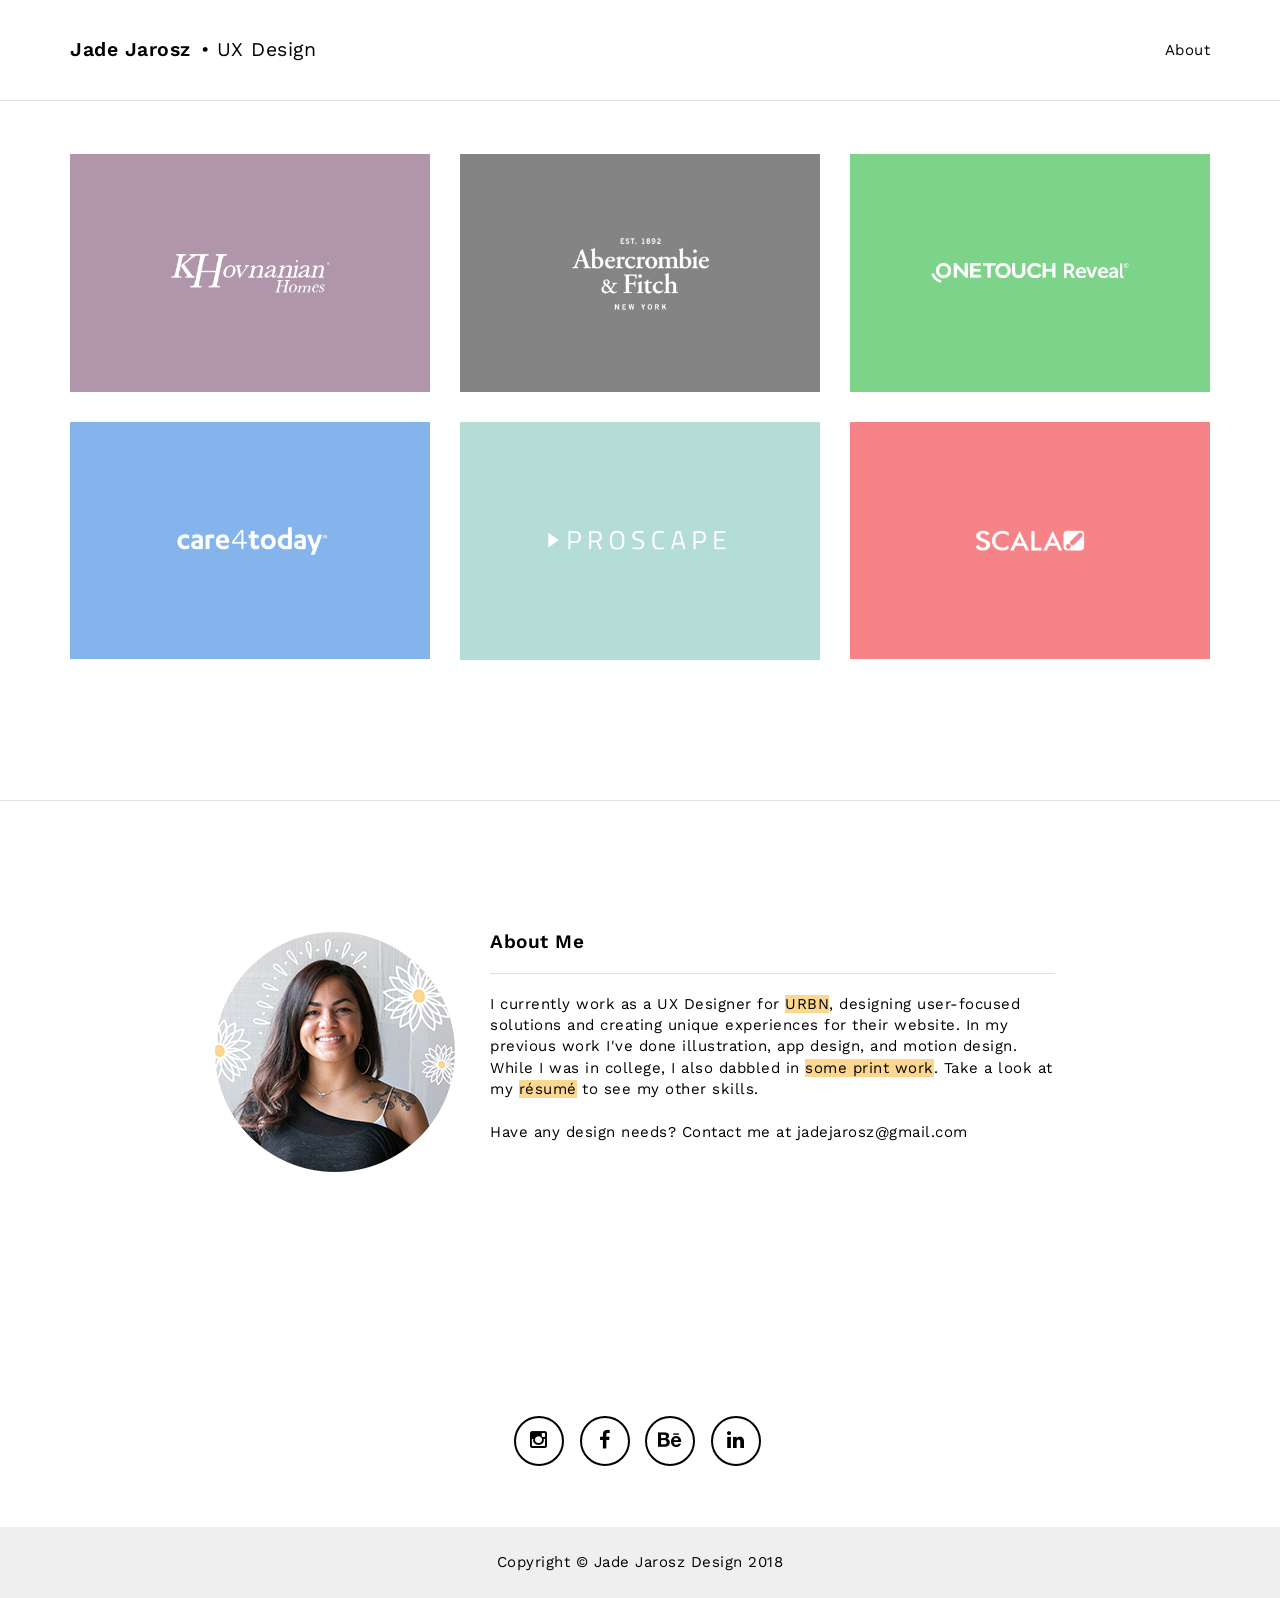
==== commit b642bc96: "Add files via upload updated about me copy and new photo" ====
--- a/index.html
+++ b/index.html
@@ -24,6 +24,8 @@
     <link href="font-awesome/css/font-awesome.min.css" rel="stylesheet" type="text/css">
     <link href="http://fonts.googleapis.com/css?family=Montserrat:400,700" rel="stylesheet" type="text/css">
     <link href="http://fonts.googleapis.com/css?family=Lato:400,700,400italic,700italic" rel="stylesheet" type="text/css">
+
+<link href="https://fonts.googleapis.com/css?family=Work+Sans:300,400,600,700" rel="stylesheet">
     <link href="https://afeld.github.io/emoji-css/emoji.css" rel="stylesheet">
     <script src="https://use.typekit.net/epc1gmo.js"></script>
     <script>try{Typekit.load({ async: true });}catch(e){}</script>
@@ -56,7 +58,7 @@
                     <span class="icon-bar"></span>
                     <span class="icon-bar"></span>
                 </button>
-                <a class="navbar-brand" href="#page-top">Jade Jarosz <mark class="grey">| UX Design</mark></a>
+                <a class="navbar-brand" href="#page-top">Jade Jarosz <mark class="grey">• UX Design</mark></a>
             </div>
 
             <!-- Collect the nav links, forms, and other content for toggling -->
@@ -162,8 +164,8 @@
     <!-- Contact Section -->
     <section id="contact">
     <center><div class="about-box">
-    <div class="about-image"><img src="img/jade.png" class="img-responsive"></div><div class="about-text"><span><h4>About Me</h4><hr>I currently work as an Experience Designer and am responsible for interpreting clients' visions and designing user-focused, unique experiences. I typically work on apps, responsive web design, and motion design. While I was in college I dabbled in print work, see some of it <a style="font-weight: 700;" href="#portfolioModal7" class="portfolio-link" data-toggle="modal"><font color="black">here</font></a>! Take a look at my <a style="font-weight: 700;" href="JJ-Resume.pdf"><font color="black">résumé</font></a> to see my other skills.<br><br>If you have any design needs or just want to chat, feel free to reach out to me!<br><br>
-    Contact me at <b>jadejarosz@gmail.com</b>
+    <div class="about-image"><img src="img/jade.png" class="img-responsive"></div><div class="about-text"><span><h4>About Me</h4><hr>I currently work as a UX Designer for <a style="background-color: #FCD791;" href="https://www.urbn.com/" target="_blank" class="portfolio-link" data-toggle="modal"><background color="FCD791">URBN</font></a>, designing user-focused solutions and creating unique experiences for their website. In my previous work I've done illustration, app design, and motion design. While I was in college, I also dabbled in <a style="background-color: #FCD791;" href="#portfolioModal7" class="portfolio-link" data-toggle="modal"><background color="FCD791">some print work</font></a>. Take a look at my <a style="background-color: #FCD791;" href="JJ-Resume.pdf" target="_blank"><font color="black">résumé</font></a> to see my other skills.<br><br>
+    Have any design needs? Contact me at jadejarosz@gmail.com
     
        </section>
 
@@ -177,7 +179,10 @@
                     <div class="footer-col col-md-4">
                         <ul class="list-inline">
                             <li>
-                                <a href="https://www.facebook.com/youcanshutup" class="btn-social btn-outline"><i class="fa fa-fw fa-facebook"></i></a>
+                                <a href="https://www.facebook.com/youcanshutup" class="btn-social btn-outline"><i class="fa fa-fw fa-instagram"></i></a>
+                            </li>
+                            <li>
+                                <a href="https://www.instagram.com/jaroszie/" class="btn-social btn-outline"><i class="fa fa-fw fa-facebook"></i></a>
                             </li>
                             <li>
                                 <a href="https://www.behance.net/jadejarosz" class="btn-social btn-outline"><i class="fa fa-fw fa-behance"></i></a>
@@ -198,7 +203,7 @@
             <div class="container">
                 <div class="row">
                     <div class="col-lg-12">
-                        Copyright &copy; Jade Jarosz Design 2017
+                        Copyright &copy; Jade Jarosz Design 2018
                     </div>
                 </div>
             </div>
--- a/css/freelancer.css
+++ b/css/freelancer.css
@@ -6,7 +6,7 @@
 
 body {
     overflow-x: hidden;
-    font-family: "tenso",Helvetica, Arial, sans-serif;
+    font-family: "Work Sans",Helvetica, Arial, Work Sans, sans-serif;
     font-weight: 400;
     letter-spacing: .5px;
     }
@@ -25,7 +25,7 @@
 a:active,
 a.active {
     outline: 0;
-    color: #efefef;
+    color: #000;
 }
 
 
@@ -36,15 +36,15 @@
 h3,
 h5,
 h6 {
-    font-family: "tenso",Helvetica, Arial, sans-serif;
+    font-family: "Work Sans",Helvetica, Arial, sans-serif;
     font-weight: 400;
     letter-spacing: .5px;
     color: #000;
 }
 
 h4 {
-    font-family: "tenso",Helvetica, Arial, sans-serif;
-    font-weight: 700;
+    font-family: "Work Sans",Helvetica, Arial, sans-serif;
+    font-weight: 600;
     letter-spacing: .5px;
 }
 
@@ -120,7 +120,7 @@
 header .intro-text .name {
     display: block;
     text-transform: uppercase;
-    font-family: "tenso",Helvetica, Arial, sans-serif;
+    font-family: "Work Sans",Helvetica, Arial, sans-serif;
     font-size: 1.5em;
     font-weight: 700;
 }
@@ -156,7 +156,7 @@
 
     .navbar-fixed-top .navbar-brand {
         font-size: 1.3em;
-        font-weight: 700;
+        font-weight: 600;
         -webkit-transition: all .3s;
         -moz-transition: all .3s;
         transition: all .3s;
@@ -175,7 +175,7 @@
 }
 
 .navbar {
-    font-family: "tenso",Helvetica, Arial, sans-serif;
+    font-family: "Work Sans",Helvetica, Arial, sans-serif;
     font-weight: 400;
 }
 
@@ -301,7 +301,7 @@
     background: #fff;
     transition: all .3s ease-in-out;
     border-radius: 5px;
-    font-family: "tenso",Helvetica, Arial, sans-serif
+    font-family: "Work Sans",Helvetica, Arial, sans-serif
 }
 
 .btn-outline:hover,
@@ -310,7 +310,7 @@
 .btn-outline.active {
     border: solid 2px #000;
     color: #000;
-    background: #efefef;
+    background: #FCD791;
 }
 
 .floating-label-form-group {
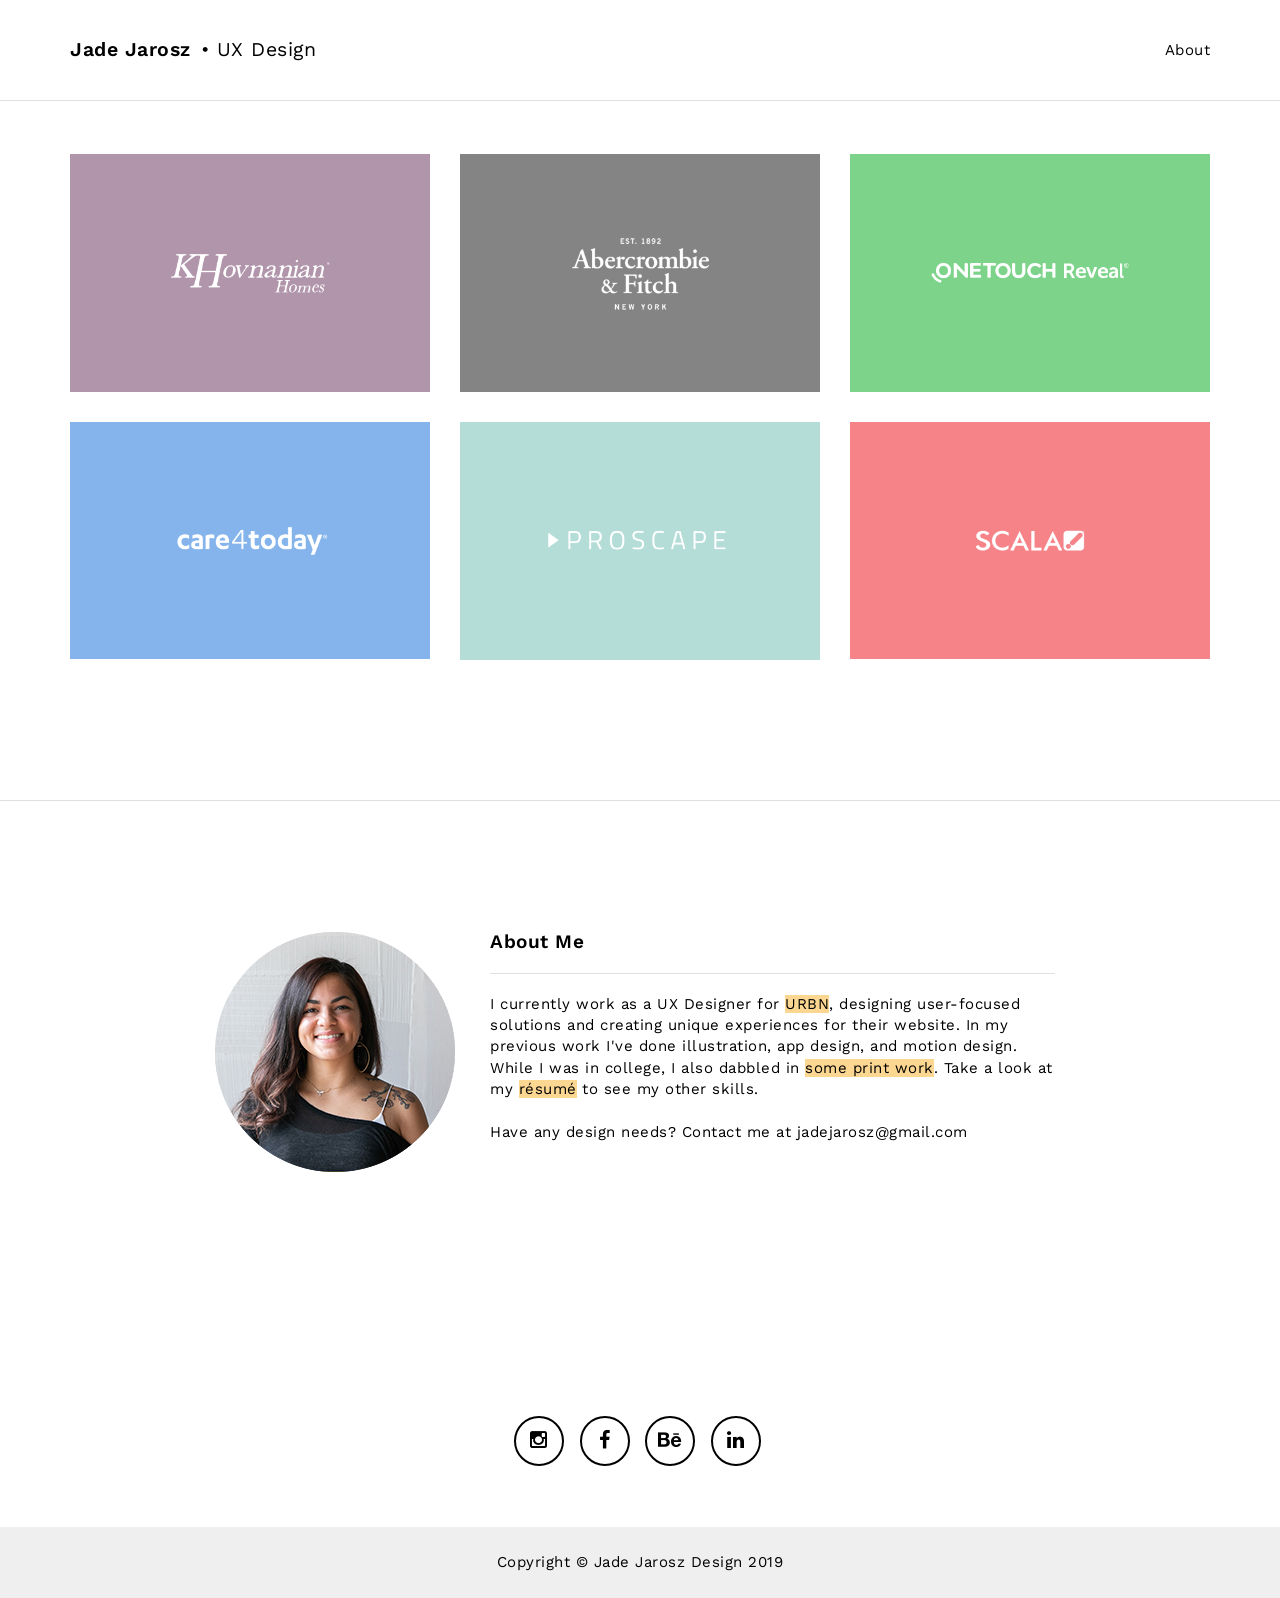
==== commit ce18c490: "updating year and fixing web title" ====
--- a/index.html
+++ b/index.html
@@ -9,7 +9,7 @@
     <meta name="description" content="">
     <meta name="author" content="">
 
-    <title>Jade Jarosz Design</title>
+    <title>Jade Jarosz | Design</title>
 
     <!-- Bootstrap Core CSS - Uses Bootswatch Flatly Theme: http://bootswatch.com/flatly/ -->
     
@@ -179,16 +179,16 @@
                     <div class="footer-col col-md-4">
                         <ul class="list-inline">
                             <li>
-                                <a href="https://www.facebook.com/youcanshutup" class="btn-social btn-outline"><i class="fa fa-fw fa-instagram"></i></a>
+                                <a href="https://www.instagram.com/jaroszie/" target="_blank" class="btn-social btn-outline"><i class="fa fa-fw fa-instagram"></i></a>
                             </li>
                             <li>
-                                <a href="https://www.instagram.com/jaroszie/" class="btn-social btn-outline"><i class="fa fa-fw fa-facebook"></i></a>
+                                <a href="https://www.facebook.com/youcanshutup" target="_blank"class="btn-social btn-outline"><i class="fa fa-fw fa-facebook"></i></a>
                             </li>
                             <li>
-                                <a href="https://www.behance.net/jadejarosz" class="btn-social btn-outline"><i class="fa fa-fw fa-behance"></i></a>
+                                <a href="https://www.behance.net/jadejarosz" target="_blank"class="btn-social btn-outline"><i class="fa fa-fw fa-behance"></i></a>
                             </li>
                              <li>
-                                <a href="https://www.linkedin.com/profile/view?id=AAIAABKvmbsBAb9I4nX9UohOMBRTEFKRpDC_3-s&trk=nav_responsive_tab_profile" class="btn-social btn-outline"><i class="fa fa-fw fa-linkedin"></i></a>
+                                <a href="https://www.linkedin.com/profile/view?id=AAIAABKvmbsBAb9I4nX9UohOMBRTEFKRpDC_3-s&trk=nav_responsive_tab_profile" target="_blank"class="btn-social btn-outline"><i class="fa fa-fw fa-linkedin"></i></a>
                             </li>
                            
                         </ul>
@@ -203,7 +203,7 @@
             <div class="container">
                 <div class="row">
                     <div class="col-lg-12">
-                        Copyright &copy; Jade Jarosz Design 2018
+                        Copyright &copy; Jade Jarosz Design 2019
                     </div>
                 </div>
             </div>
